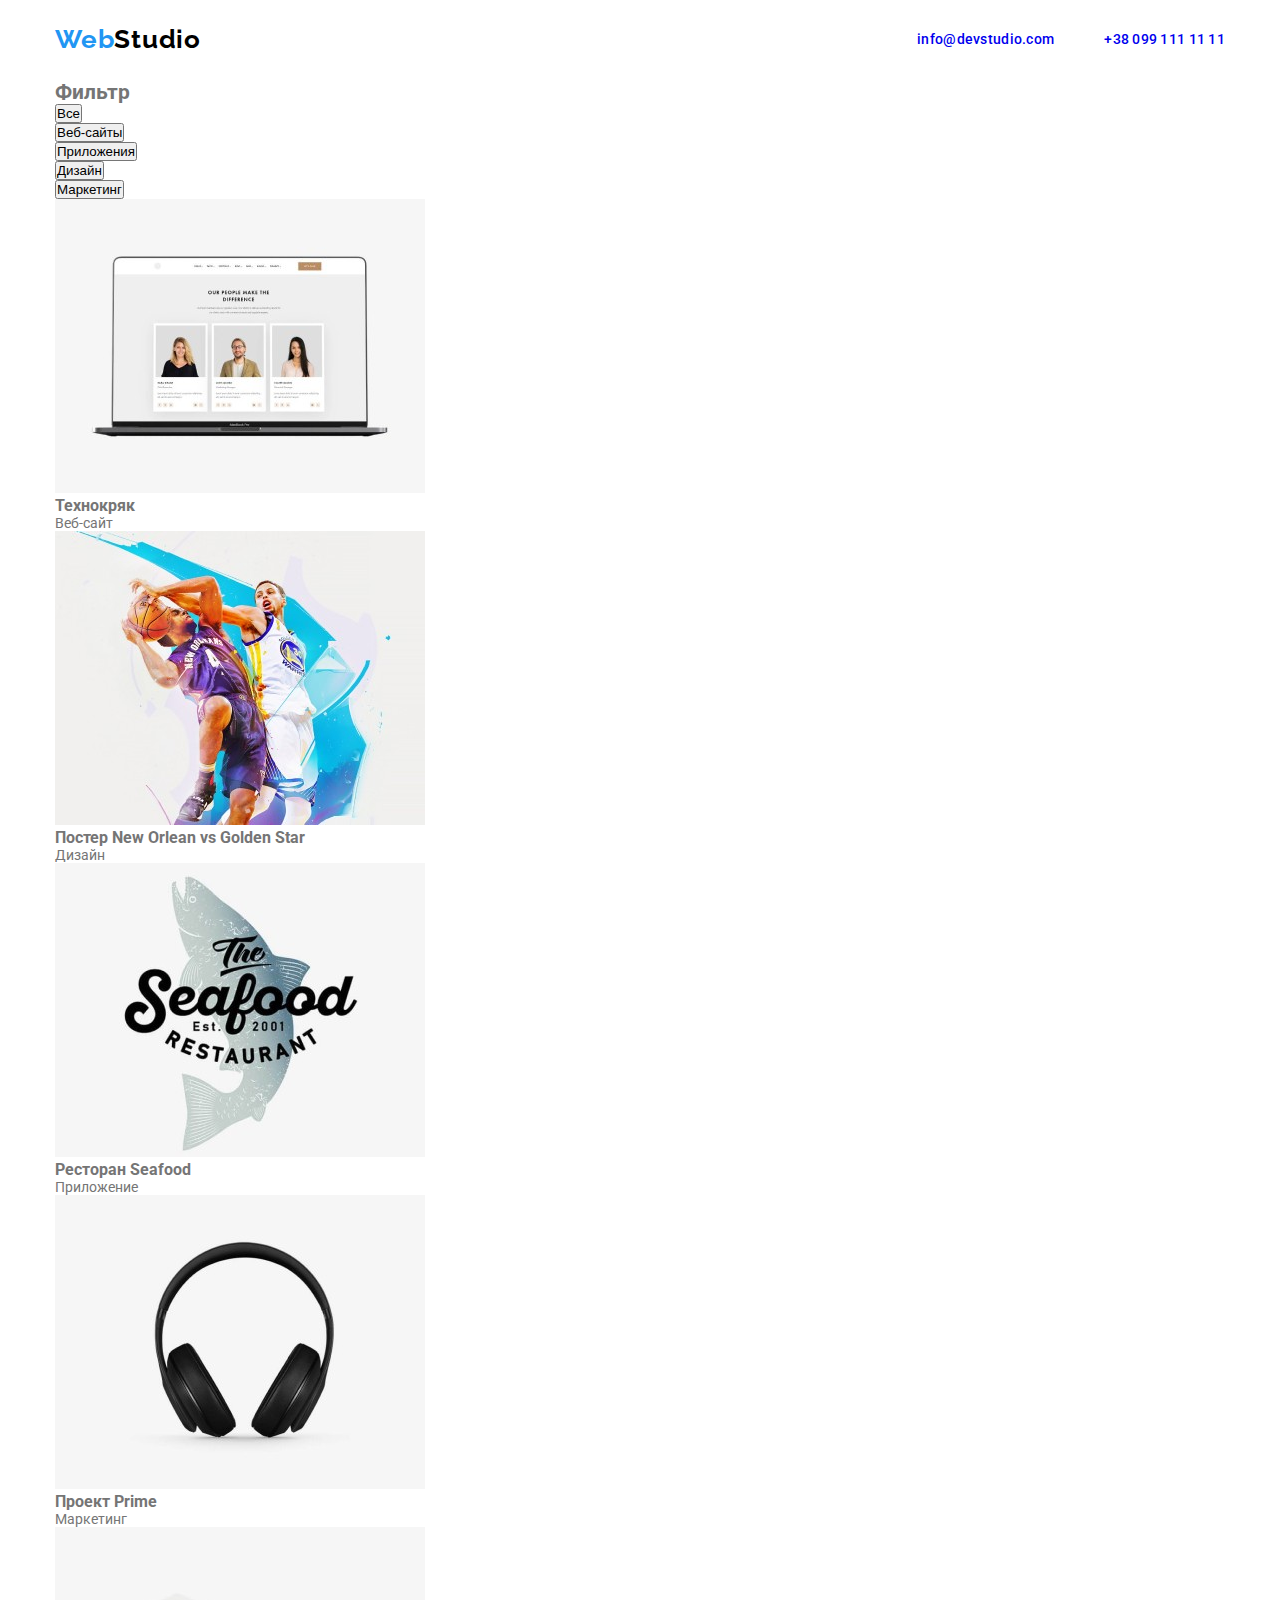
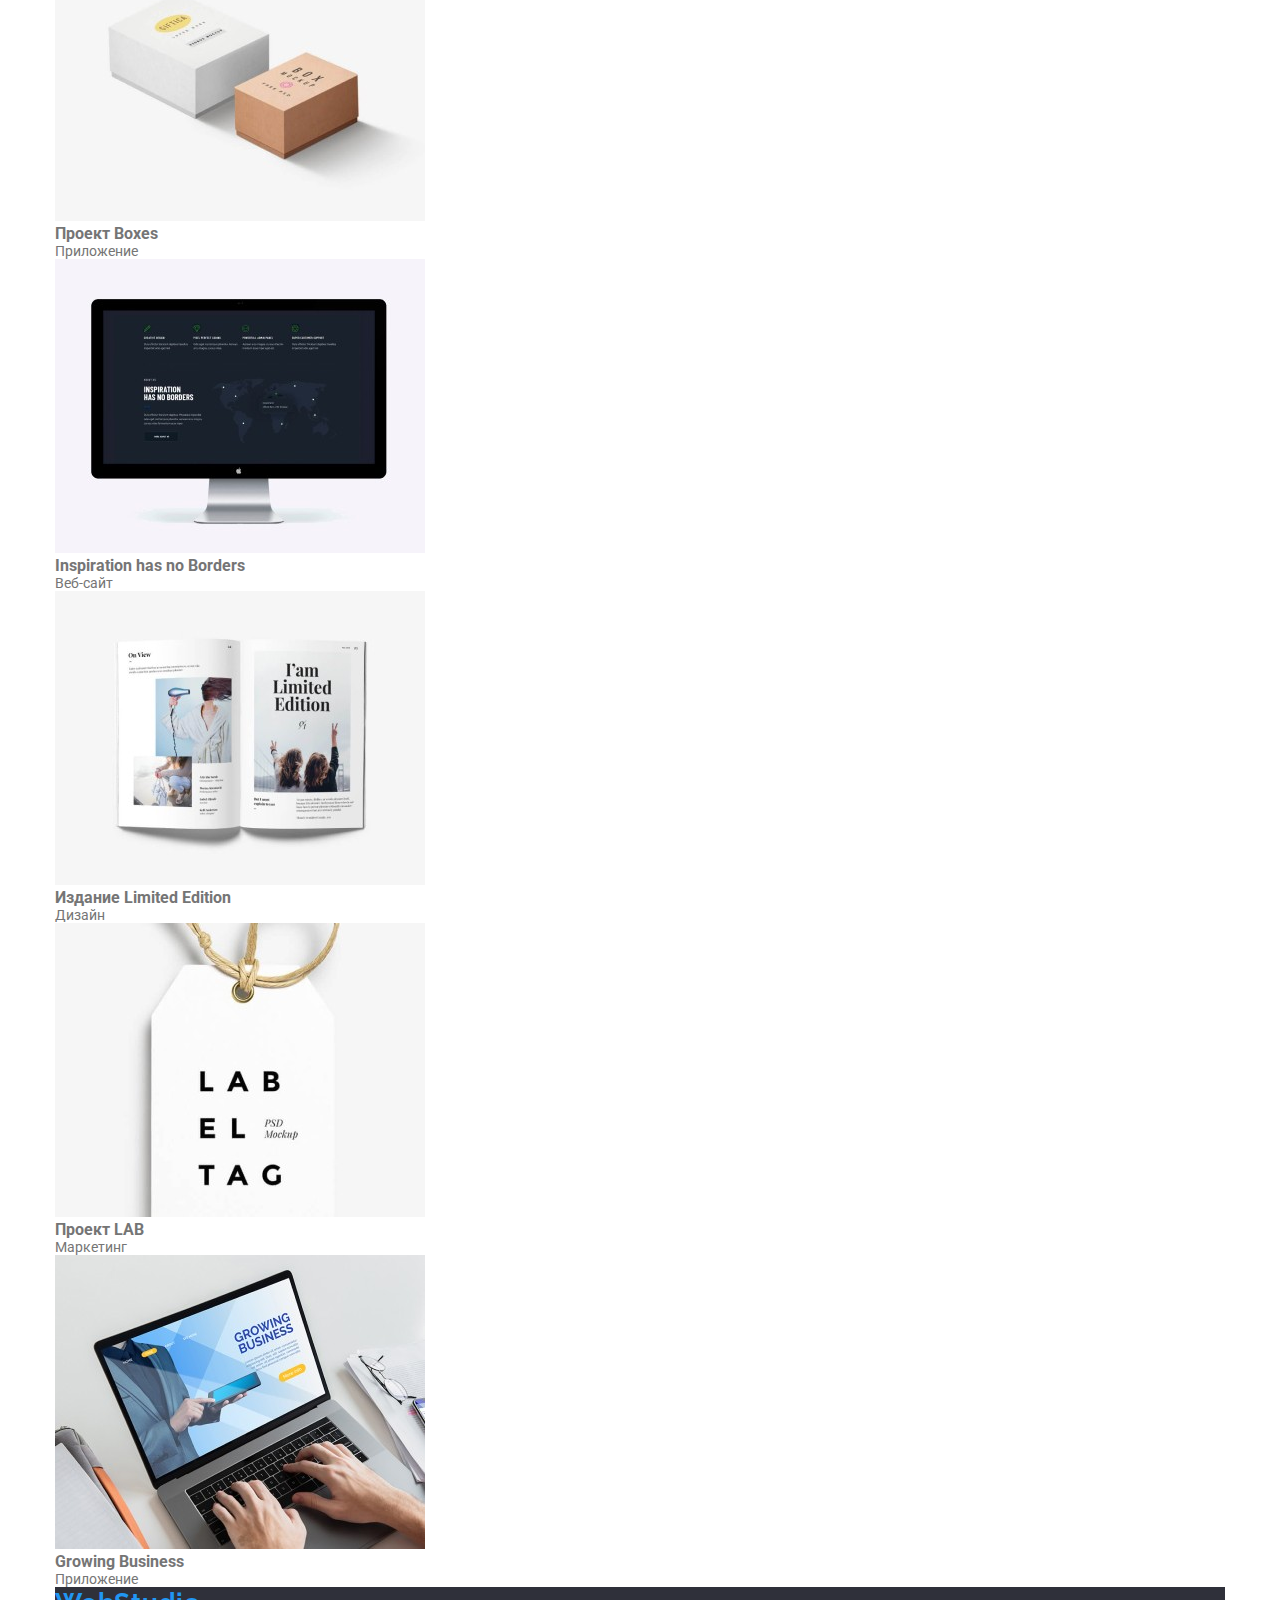
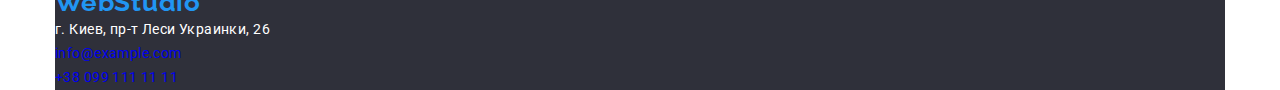
==== portfolio.html @ c7dd303e "remove extra div" ====
<!DOCTYPE html>
<html lang="en">
  <head>
    <meta charset="UTF-8" />
    <meta http-equiv="X-UA-Compatible" content="IE=edge" />
    <meta name="viewport" content="width=device-width, initial-scale=1.0" />
    <link rel="stylesheet" href="./css/styles.css" />
    <link
      href="https://fonts.googleapis.com/css2?family=Raleway:wght@700&family=Roboto:wght@400;500;700;900&display=swap"
      rel="stylesheet"
    />
    <title>Портфолио</title>
  </head>
  <body class="main-body">
    <!-- Шапка -->
    <header class="main-header">
     
        <!-- <div class="header-container"> -->
          <!-- <div class="main-nav-container"> -->

            <nav class="main-navigation">
              <a class="link" href="/"
                ><h1 class="logo">
                  Web<span class="lastpart-logo-header">Studio</span>
                </h1></a
              >
              <!-- </div> -->

              <!-- <div class="nav-items-container"> -->
              <ul class="main-navigation-pages list">
                <li><a class="link" href="./index.html">Студия</a></li>
                <li><a class="link" href="./portfolio.html">Портфолио</a></li>
                <li><a class="link" href="">Контакты</a></li>
              </ul>
            </nav>

          <!-- </div> -->

          <!-- <div class="nav-auth-container"> -->
            <ul class="main-navigation-contacts list">
              <li><a class="link" href="mailto:info@example.com">info@devstudio.com</a></li>
              <li><a class="link" href="tel:380961111111">+38 099 111 11 11</a></li>
            </ul>
          <!-- </div> -->

        <!-- </div> -->
      
    </header>

    <main>
      <!-- Фильтр -->
      <section class="filter-section">
        <h2>Фильтр</h2>
        <ul>
          <li class="filter-item list">
            <button class="filter-btn" type="button">Все</button>
          </li>
          <li class="filter-item list">
            <button class="filter-btn" type="button">Веб-сайты</button>
          </li>
          <li class="filter-item list">
            <button class="filter-btn" type="button">Приложения</button>
          </li>
          <li class="filter-item list">
            <button class="filter-btn" type="button">Дизайн</button>
          </li>
          <li class="filter-item list">
            <button class="filter-btn" type="button">Маркетинг</button>
          </li>
        </ul>
      </section>

      <!-- Шаблоны -->
      <section class="template-section">
        <ul class="template-head list">
          <li class="filter-item">
            <img
              src="./images/template1.jpg"
              alt="Шаблон Технокряк"
              width="370"
            />
            <h3 class="filter-title">Технокряк</h3>
            <p class="filter-content">Веб-сайт</p>
          </li>
          <li class="filter-item">
            <img
              src="./images/template2.jpg"
              alt="Шаблон Постер New Orlean vs Golden Star"
              width="370"
            />
            <h3 class="filter-title">Постер New Orlean vs Golden Star</h3>
            <p class="filter-content">Дизайн</p>
          </li>
          <li class="filter-item">
            <img
              src="./images/template3.jpg"
              alt="Шаблон Ресторан Seafood"
              width="370"
            />
            <h3 class="filter-title">Ресторан Seafood</h3>
            <p class="filter-content">Приложение</p>
          </li>
          <li class="filter-item">
            <img
              src="./images/template4.jpg"
              alt="Шаблон Проект Prime"
              width="370"
            />
            <h3 class="filter-title">Проект Prime</h3>
            <p class="filter-content">Маркетинг</p>
          </li>
          <li class="filter-item">
            <img
              src="./images/template5.jpg"
              alt="Шаблон Проект Boxes"
              width="370"
            />
            <h3 class="filter-title">Проект Boxes</h3>
            <p class="filter-content">Приложение</p>
          </li>
          <li class="filter-item">
            <img
              src="./images/template6.jpg"
              alt="Шаблон Inspiration has no Borders"
              width="370"
            />
            <h3 class="filter-title">Inspiration has no Borders</h3>
            <p class="filter-content">Веб-сайт</p>
          </li>
          <li class="filter-item">
            <img
              src="./images/template7.jpg"
              alt="Шаблон Издание Limited Edition"
              width="370"
            />
            <h3 class="filter-title">Издание Limited Edition</h3>
            <p class="filter-content">Дизайн</p>
          </li>
          <li class="filter-item">
            <img
              src="./images/template8.jpg"
              alt="Шаблон Проект LAB"
              width="370"
            />
            <h3 class="filter-title">Проект LAB</h3>
            <p class="filter-content">Маркетинг</p>
          </li>
          <li class="filter-item">
            <img
              src="./images/template9.jpg"
              alt="Шаблон Growing Business"
              width="370"
            />
            <h3 class="filter-title">Growing Business</h3>
            <p class="filter-content">Приложение</p>
          </li>
        </ul>
      </section>
    </main>

    <!-- Подвал -->
    <footer class="page-footer">
      <!-- <div class="page-footer"></div> -->
      <a class="link" href="/"
        ><h2 class="logo">
          Web<span class="lastpart-logo-foot">Studio</span>
        </h2></a
      >
      <address>
        <ul class="address-list list">
          <li>
            <a class="address-list-street link" href=""
              >г. Киев, пр-т Леси Украинки, 26</a
            >
          </li>
          <li><a class="link" href="mailto:info@example.com">info@example.com</a></li>
          <li><a class="link" href="tel:380991111111">+38 099 111 11 11</a></li>
        </ul>
      </address>
      <!-- </div> -->
    </footer>
  </body>
</html>
---- css/styles.css ----
/* Фоновые цвет */
/* background: #FFFFFF; фон страницы */
/* background: #2F303A; вторичный фон - Секция Заказ услуг  и Футер*/
/* color: #F5F4FA; цвет фона секции Наша команда */

/* color: #757575; основной цвет текста */
/* color: #212121; вторичный цвет текста */
/* color: #2196f3; цвет ссылок ховер */

:root {
  --primary-text-color: #757575;
  --title-text-color: #212121;
  --accent-color: #2196f3;
  --link-footer-color: rgba(255, 255, 255, 0.6);
  --background-color-primary: #2f303a;
  --background-color-secondary: #f5f4fa;
}

/*      Глобальные стили        */

* {
  margin: 0;
  padding: 0;
}

.link {
  text-decoration: none;
}

/* Глобальные атрибуты для списков */
.list {
  list-style: none;
}

/* Общий стиль для странцы */
.main-body {  
  font-family: Roboto;
  font-size: 14px;
  margin-left: auto;
  margin-right: auto;
  max-width: 1170px;
  /* justify-content: center; */
  background: #ffffff;
  color: var(--primary-text-color);
}

/* ------------------------ */

/*          Хэдер           */
/* Логотип */
.logo {
  /* left: 215px; */
  font-family: "Raleway";
  font-weight: 700;
  font-size: 26px;
  line-height: 1.2;
  letter-spacing: 0.03em;
  color: var(--accent-color);
}

.main-header {
  display: flex;
  height: 80px;
  align-items: center;
  justify-content: space-between;
  /* width: 100%; */
}


/* .page-header, */
.main-navigation {
  /* justify-content: center; */

  display: flex;
  align-items: center;
}

.main-navigation-pages {
  /* dub */
  font-weight: 500;
  line-height: 1.14;
  letter-spacing: 0.02em;
  /* not work */
  color: var(--title-text-color);
  display: flex;
  /* align-items: center; */
  margin-left: 93px;
}

.main-navigation-pages > li {
  margin-right: 50px;
}

.main-navigation-pages > li > a {
  color: white;
}

.main-navigation-pages > li:last-child {
  margin-right: 0px;
}

.main-navigation-contacts {
  /* dub */
  font-weight: 500;
  line-height: 1.14;
  letter-spacing: 0.02em;

  display: flex;
  align-items: center;
}

.main-navigation-contacts > li {
  margin-left: 50px;
}


/*  Конец Хэдера */



/* Заказ услуг */

.ourskills-list,
.quality-list {
  display: flex;
}

.order-section {
    margin-right:auto;
    margin-left:auto;
    padding-top: 200px;
    background-color: var(--background-color-primary);
}

.order-title {
  font-weight: 900;
  font-size: 44px;
  line-height: 1.36;
  text-align: center;
  letter-spacing: 0.06em;
  text-transform: uppercase;
  color: #ffffff;
}

.order-btn {
  font-weight: 700;
  font-size: 16px;
  line-height: 1.87;
  letter-spacing: 0.06em;
  text-align: center;  
  
  align-items: center;
  cursor: pointer;
  margin-bottom: 200px;
  color: #ffffff;
}

.quality-title {
  font-weight: 700;
  font-size: 14px;
  line-height: 1.14;

  letter-spacing: 0.03em;
  text-transform: uppercase;
  color: var(--title-text-color);
}

.quality-content {
  font-size: 14px;
  line-height: 1.71;

  /* or 171% */
  letter-spacing: 0.03em;
}

.ourskills-title,
.team-title {
  font-weight: 700;
  font-size: 36px;
  line-height: 1.17;
  text-align: center;
  letter-spacing: 0.03em;
  color: var(--title-text-color);
}

.team-card {
  background: #ffffff;

  /* material shadow v1 */
  box-shadow: 0px 1px 3px rgba(0, 0, 0, 0.12), 0px 1px 1px rgba(0, 0, 0, 0.14),
    0px 2px 1px rgba(0, 0, 0, 0.2);
  border-radius: 0px 0px 4px 4px;
}

.team-title {
  padding-top: 94px;
  padding-bottom: 50px;
}
.team-section {
  padding-bottom: 94px;
  background-color: var(--background-color-secondary);
}

.team-list {
  display: flex;
  font-weight: 500;
  font-size: 16px;
  line-height: 1.19;
  text-align: center;
  letter-spacing: 0.03em;
}

.address-list-street,
.address-list {
  font-style: normal;
  line-height: 1.71;
  letter-spacing: 0.03em;
}

.address-list-street {
  color: white;
}

.filter-item .filter-btn:hover,
.filter-item .filter-btn:focus {
  color: white;
  background-color: var(--accent-color);
}

.address-list a:hover,
.nav-items a:hover,
.nav-auth a:hover,
.address-list a:focus,
.nav-items a:focus,
.nav-auth a:focus {
  color: var(--accent-color);
}

.page-footer {
  background-color: var(--background-color-primary);
}

.lastpart-logo-header {
  color: black;
}

.lastpart-logo-footer {
  color: white;
}

.team-title {
  color: var(--title-text-color);
}

.team-name {
  color: var(--title-text-color);
}
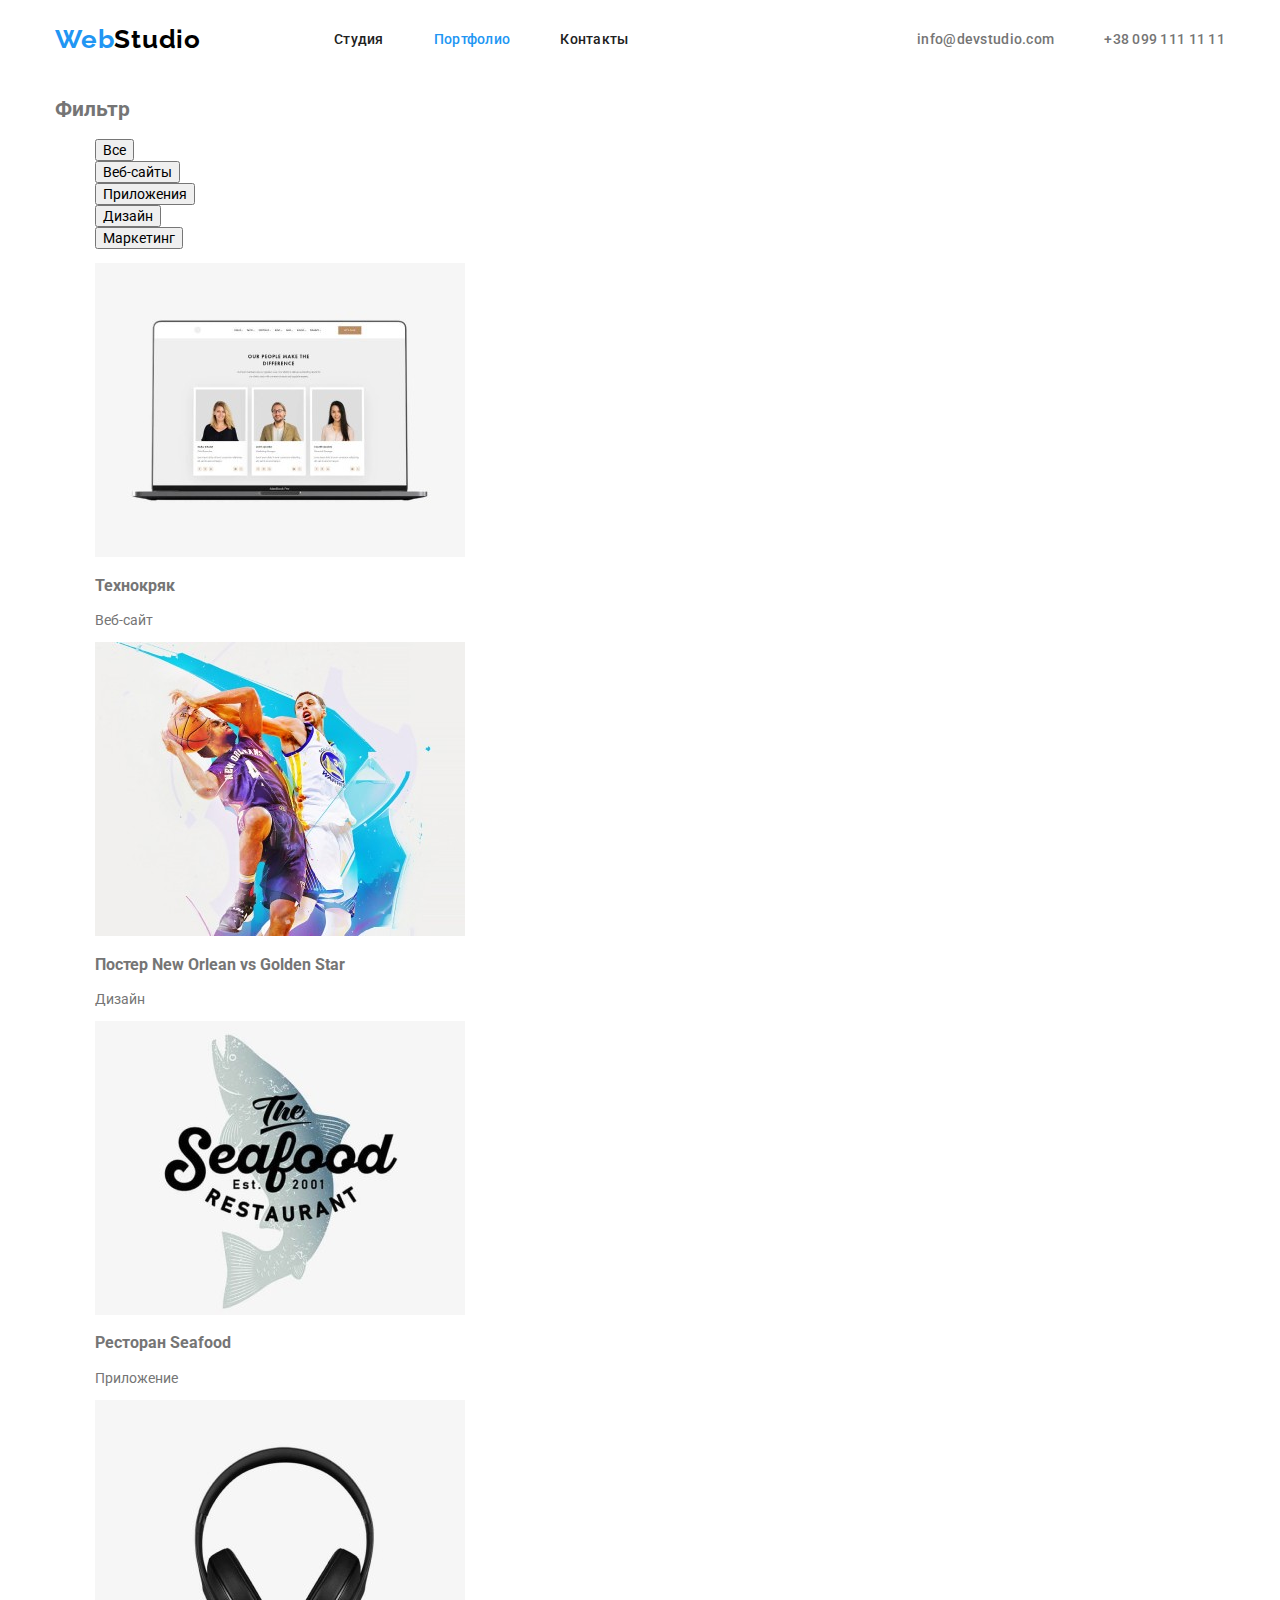
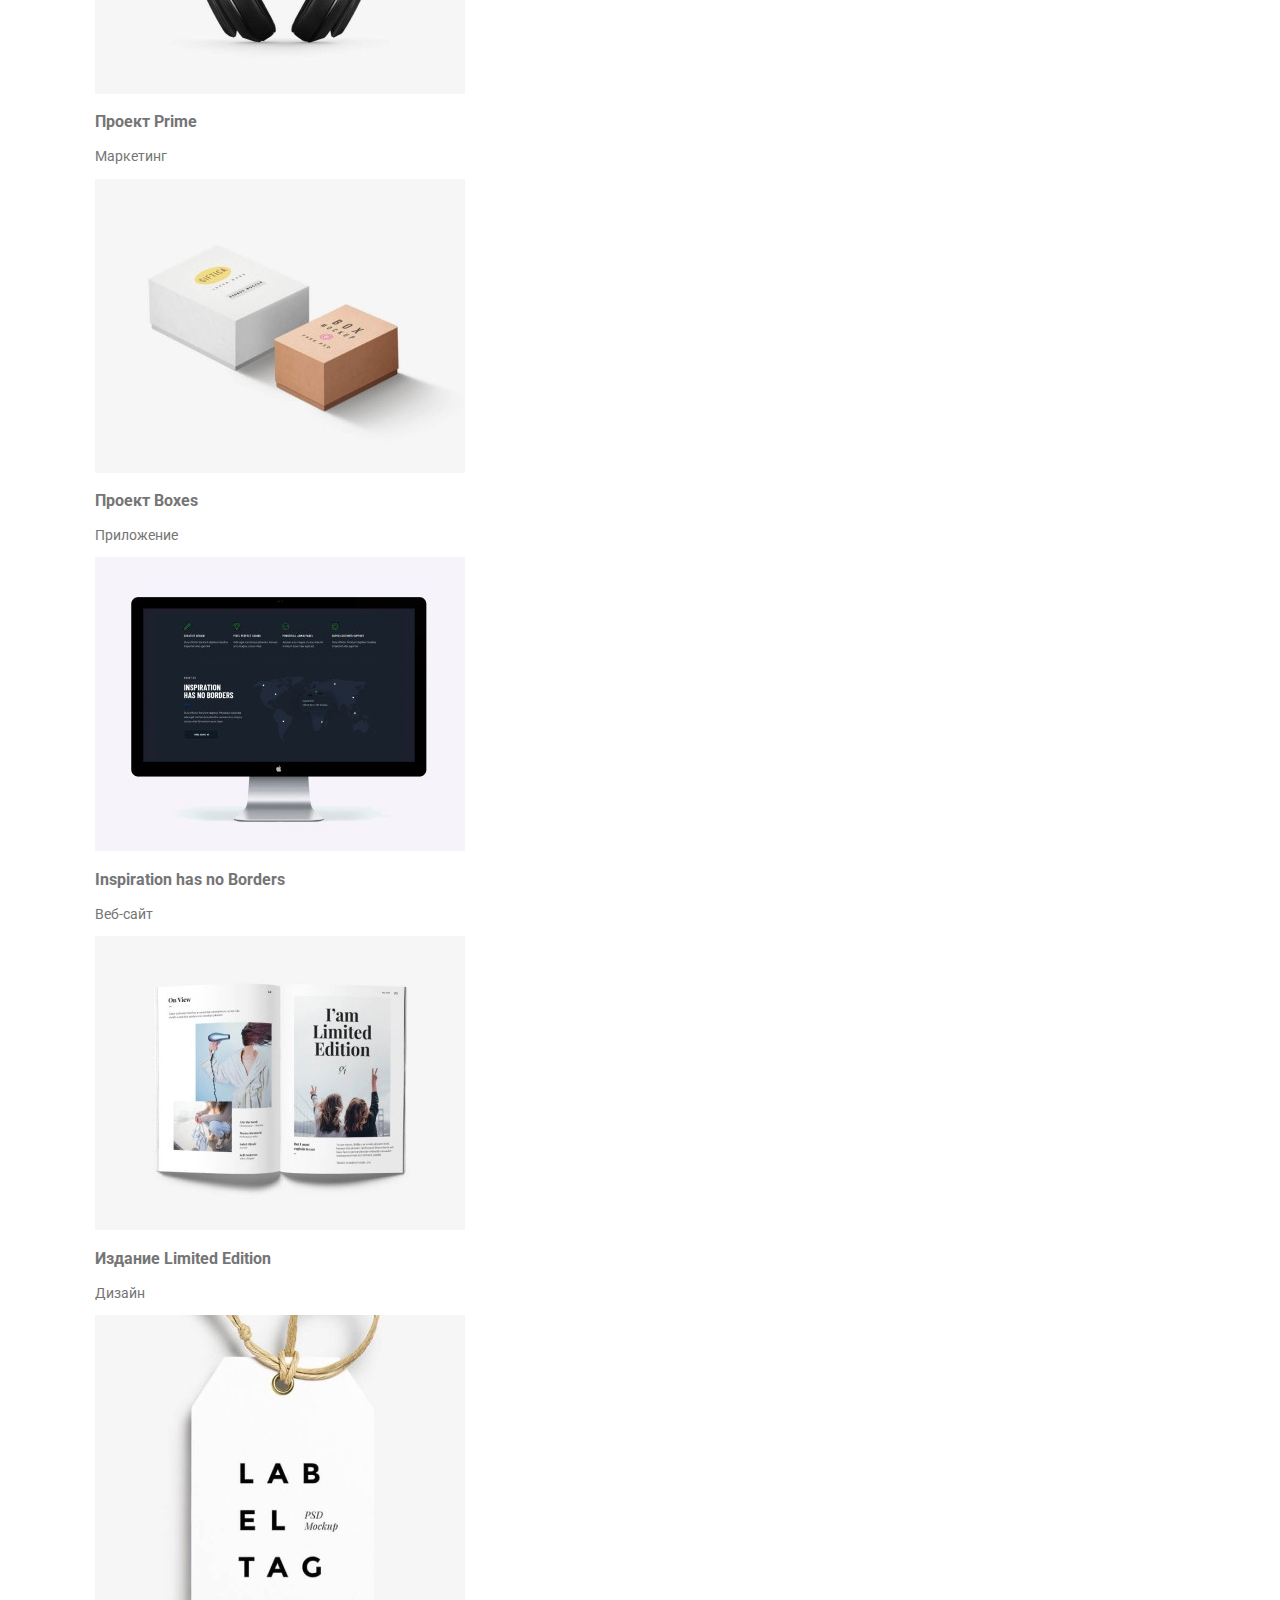
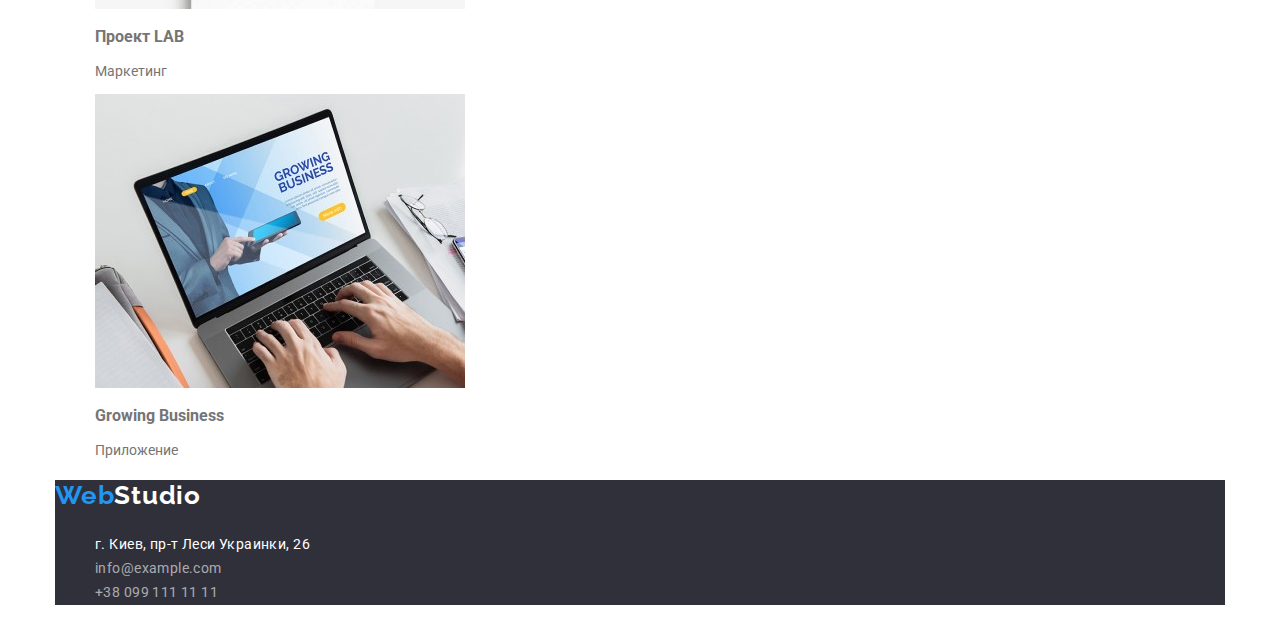
==== commit 564c6dda: "new ver" ====
--- a/portfolio.html
+++ b/portfolio.html
@@ -4,47 +4,45 @@
     <meta charset="UTF-8" />
     <meta http-equiv="X-UA-Compatible" content="IE=edge" />
     <meta name="viewport" content="width=device-width, initial-scale=1.0" />
-    <link rel="stylesheet" href="./css/styles.css" />
+    <title>Портфолио</title>
     <link
       href="https://fonts.googleapis.com/css2?family=Raleway:wght@700&family=Roboto:wght@400;500;700;900&display=swap"
       rel="stylesheet"
     />
-    <title>Портфолио</title>
+    <link rel="stylesheet" href="./css/normalize.css" />
+    <link rel="stylesheet" href="./css/styles.css" />
   </head>
   <body class="main-body">
     <!-- Шапка -->
     <header class="main-header">
-     
-        <!-- <div class="header-container"> -->
-          <!-- <div class="main-nav-container"> -->
-
-            <nav class="main-navigation">
-              <a class="link" href="/"
-                ><h1 class="logo">
-                  Web<span class="lastpart-logo-header">Studio</span>
-                </h1></a
-              >
-              <!-- </div> -->
-
-              <!-- <div class="nav-items-container"> -->
-              <ul class="main-navigation-pages list">
-                <li><a class="link" href="./index.html">Студия</a></li>
-                <li><a class="link" href="./portfolio.html">Портфолио</a></li>
-                <li><a class="link" href="">Контакты</a></li>
-              </ul>
-            </nav>
-
-          <!-- </div> -->
-
-          <!-- <div class="nav-auth-container"> -->
-            <ul class="main-navigation-contacts list">
-              <li><a class="link" href="mailto:info@example.com">info@devstudio.com</a></li>
-              <li><a class="link" href="tel:380961111111">+38 099 111 11 11</a></li>
-            </ul>
-          <!-- </div> -->
-
-        <!-- </div> -->
-      
+      <nav class="main-navigation">
+        <a class="link" href="/"
+          ><h1 class="logo">
+            Web<span class="lastpart-logo-header">Studio</span>
+          </h1></a
+        >
+        <ul class="main-navigation-pages list">
+          <li>
+            <a class="link pages-text-color" href="./index.html">Студия</a>
+          </li>
+          <li>
+            <a class="link active-color" href="./portfolio.html">Портфолио</a>
+          </li>
+          <li><a class="link pages-text-color" href="">Контакты</a></li>
+        </ul>
+      </nav>
+      <ul class="main-navigation-contacts list">
+        <li>
+          <a class="link contacts-text-color" href="mailto:info@example.com"
+            >info@devstudio.com</a
+          >
+        </li>
+        <li>
+          <a class="link contacts-text-color" href="tel:380961111111"
+            >+38 099 111 11 11</a
+          >
+        </li>
+      </ul>
     </header>
 
     <main>
@@ -159,25 +157,34 @@
     </main>
 
     <!-- Подвал -->
-    <footer class="page-footer">
-      <!-- <div class="page-footer"></div> -->
+    <footer class="main-footer">
       <a class="link" href="/"
         ><h2 class="logo">
-          Web<span class="lastpart-logo-foot">Studio</span>
+          Web<span class="lastpart-logo-footer">Studio</span>
         </h2></a
       >
+      <!-- Блок с адресом -->
       <address>
         <ul class="address-list list">
           <li>
-            <a class="address-list-street link" href=""
+            <a class="link address-footer-text-color" href=""
               >г. Киев, пр-т Леси Украинки, 26</a
             >
           </li>
-          <li><a class="link" href="mailto:info@example.com">info@example.com</a></li>
-          <li><a class="link" href="tel:380991111111">+38 099 111 11 11</a></li>
+          <li>
+            <a
+              class="link contacts-footer-text-color"
+              href="mailto:info@example.com"
+              >info@example.com</a
+            >
+          </li>
+          <li>
+            <a class="link contacts-footer-text-color" href="tel:380991111111"
+              >+38 099 111 11 11</a
+            >
+          </li>
         </ul>
       </address>
-      <!-- </div> -->
     </footer>
   </body>
 </html>
--- a/css/styles.css
+++ b/css/styles.css
@@ -18,11 +18,13 @@
 
 /*      Глобальные стили        */
 
-* {
+/* Убрать отступы у блоков */
+/* * {
   margin: 0;
   padding: 0;
-}
-
+} */
+
+/* Убрать подчеркивание на всех ссылках */
 .link {
   text-decoration: none;
 }
@@ -46,7 +48,7 @@
 
 /* ------------------------ */
 
-/*          Хэдер           */
+/*  -------------- Хэдер ----------------          */
 /* Логотип */
 .logo {
   /* left: 215px; */
@@ -58,6 +60,10 @@
   color: var(--accent-color);
 }
 
+.lastpart-logo-header {
+  color: black;
+}
+
 .main-header {
   display: flex;
   height: 80px;
@@ -67,7 +73,6 @@
 }
 
 
-/* .page-header, */
 .main-navigation {
   /* justify-content: center; */
 
@@ -90,13 +95,17 @@
 .main-navigation-pages > li {
   margin-right: 50px;
 }
-
-.main-navigation-pages > li > a {
-  color: white;
-}
-
 .main-navigation-pages > li:last-child {
   margin-right: 0px;
+}
+.pages-text-color {
+  color: var(--title-text-color);
+}
+.contacts-text-color {
+  color: var(--primary-text-color);
+}
+.active-color {
+  color: var(--accent-color);
 }
 
 .main-navigation-contacts {
@@ -113,9 +122,15 @@
   margin-left: 50px;
 }
 
-
-/*  Конец Хэдера */
-
+/* Ховеры */
+.contacts-text-color:hover,
+.contacts-text-color:focus,
+.pages-text-color:focus,
+.pages-text-color:hover {
+  color: var(--accent-color);
+}
+
+/* ------------- Конец Хэдера ---------------*/
 
 
 /* Заказ услуг */
@@ -126,6 +141,7 @@
 }
 
 .order-section {
+  
     margin-right:auto;
     margin-left:auto;
     padding-top: 200px;
@@ -210,16 +226,6 @@
   letter-spacing: 0.03em;
 }
 
-.address-list-street,
-.address-list {
-  font-style: normal;
-  line-height: 1.71;
-  letter-spacing: 0.03em;
-}
-
-.address-list-street {
-  color: white;
-}
 
 .filter-item .filter-btn:hover,
 .filter-item .filter-btn:focus {
@@ -227,31 +233,33 @@
   background-color: var(--accent-color);
 }
 
-.address-list a:hover,
-.nav-items a:hover,
-.nav-auth a:hover,
-.address-list a:focus,
-.nav-items a:focus,
-.nav-auth a:focus {
-  color: var(--accent-color);
-}
-
-.page-footer {
+
+.team-title {
+  color: var(--title-text-color);
+}
+
+.team-name {
+  color: var(--title-text-color);
+}
+
+/*  ----------  Футер  --------------  */
+
+.main-footer {
   background-color: var(--background-color-primary);
 }
 
-.lastpart-logo-header {
-  color: black;
-}
-
+.address-footer-text-color,
+.address-list {
+  font-style: normal;
+  line-height: 1.71;
+  letter-spacing: 0.03em;
+}
+.address-footer-text-color {
+  color: white;
+}
+.contacts-footer-text-color {
+  color: var(--link-footer-color);
+}
 .lastpart-logo-footer {
   color: white;
-}
-
-.team-title {
-  color: var(--title-text-color);
-}
-
-.team-name {
-  color: var(--title-text-color);
-}
+}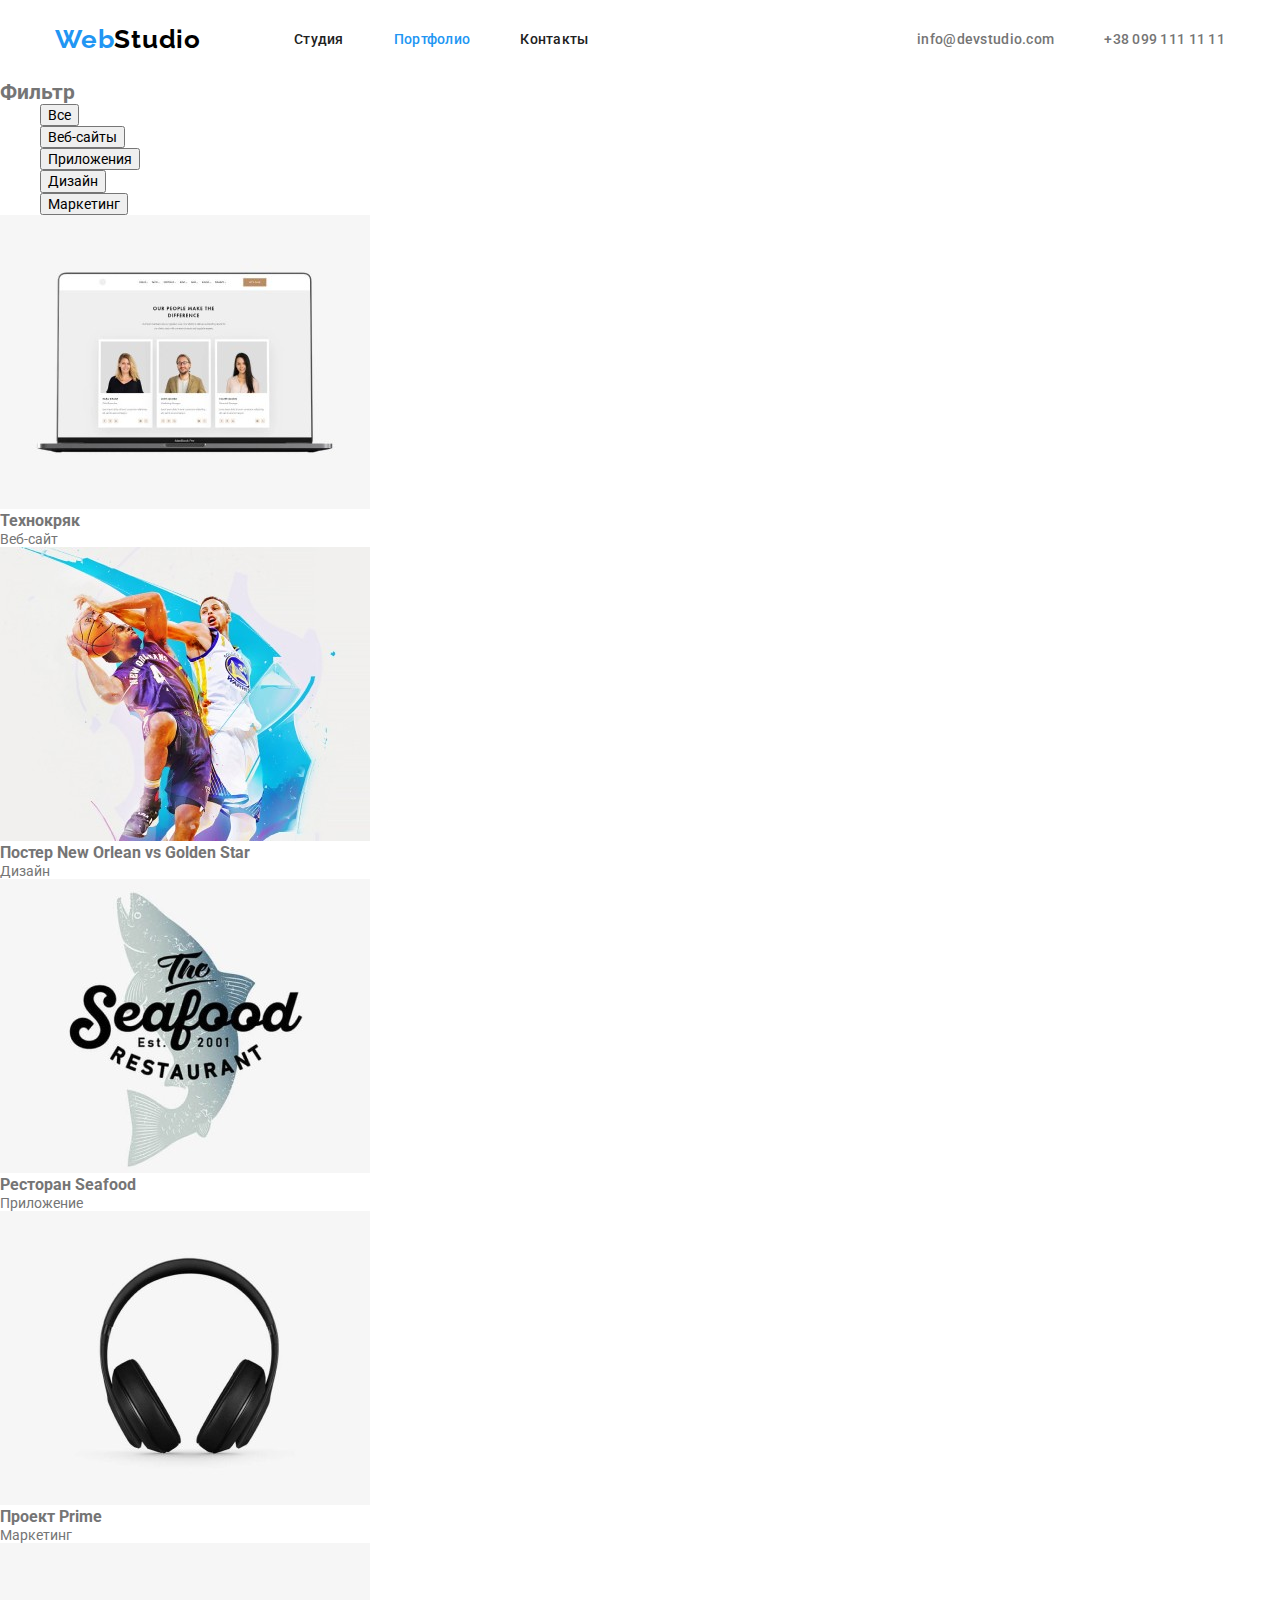
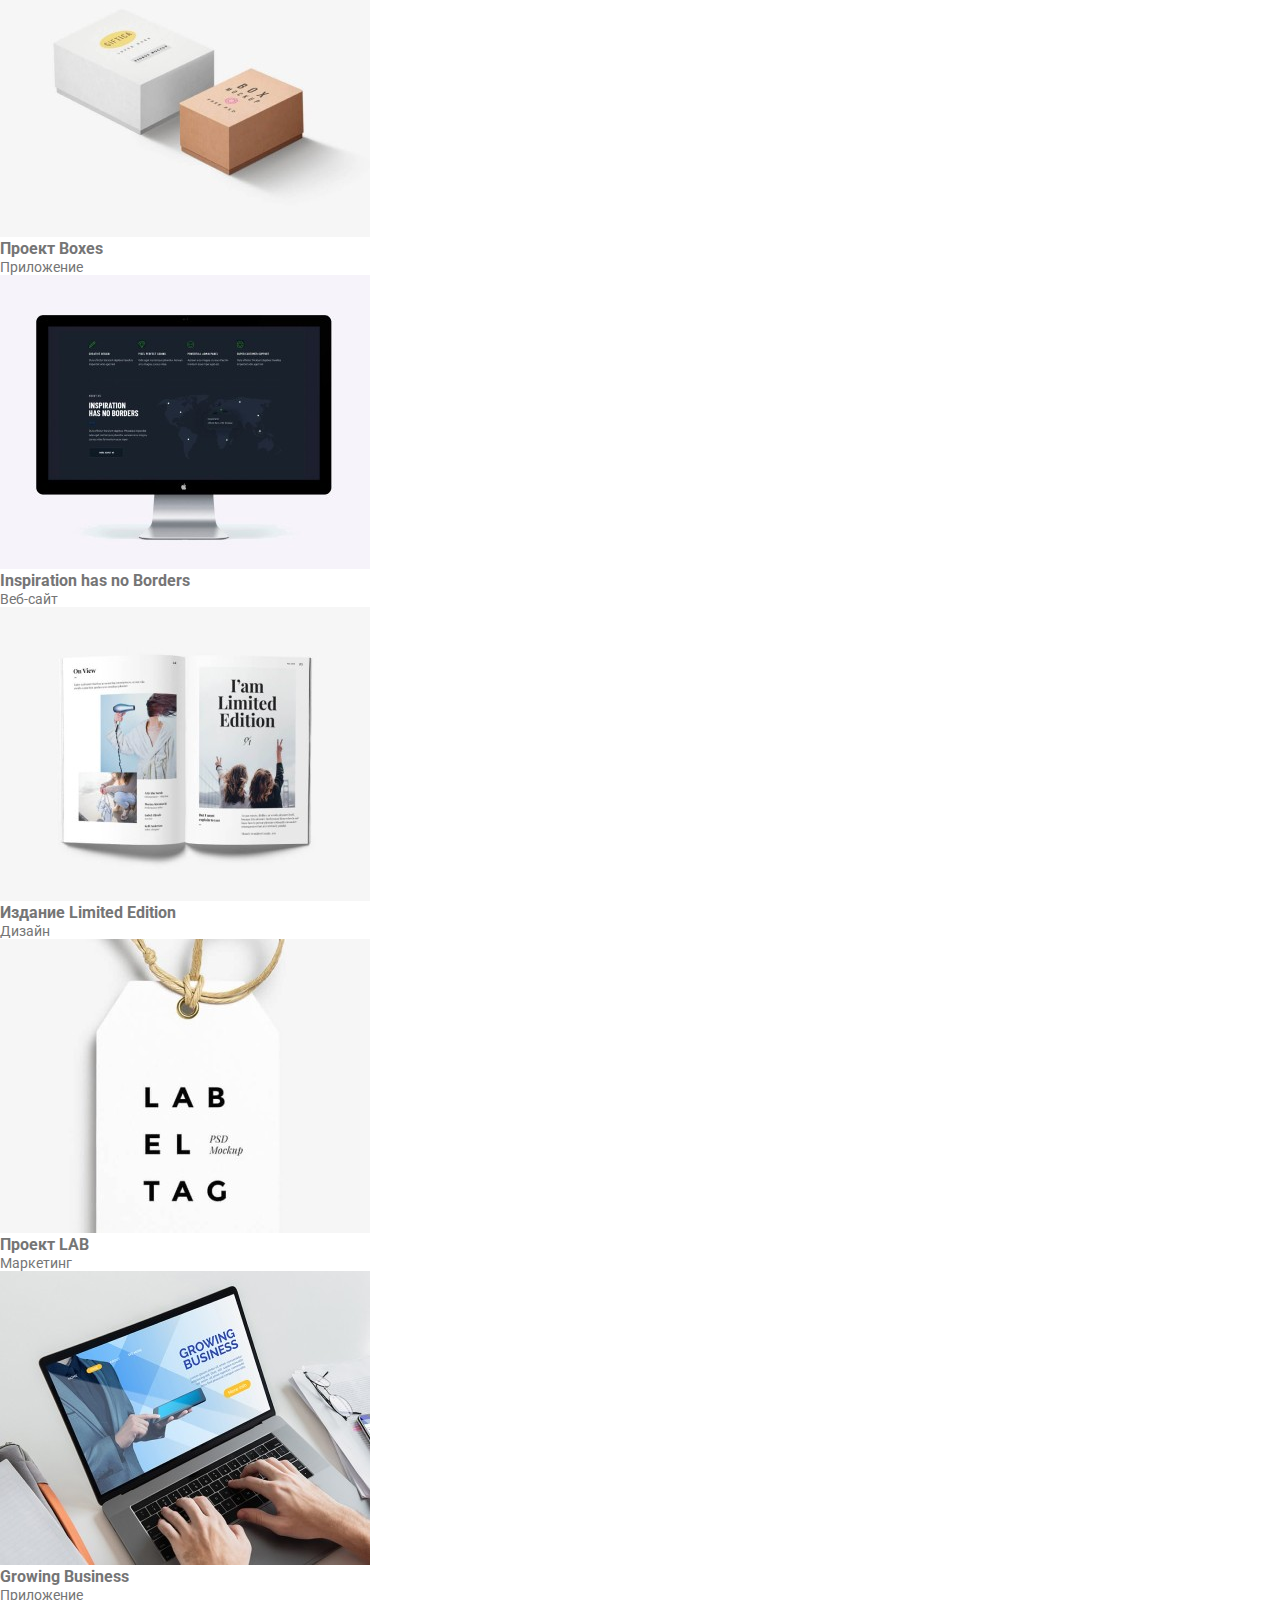
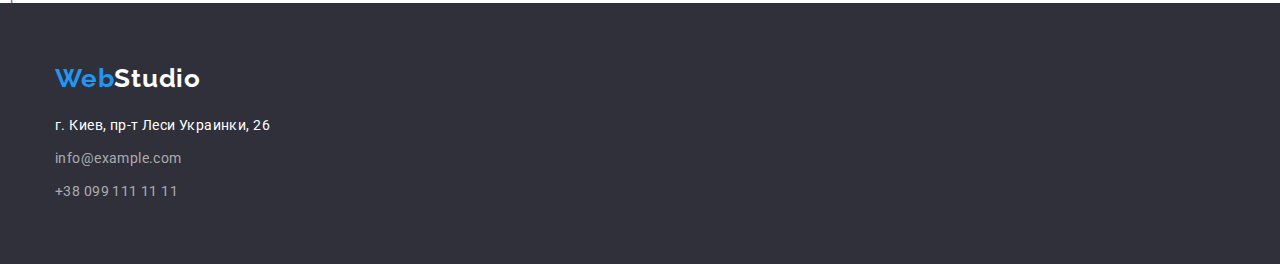
==== commit 774db164: "Update portfolio.html" ====
--- a/portfolio.html
+++ b/portfolio.html
@@ -14,7 +14,7 @@
   </head>
   <body class="main-body">
     <!-- Шапка -->
-    <header class="main-header">
+    <header class="main-header block">
       <nav class="main-navigation">
         <a class="link" href="/"
           ><h1 class="logo">
@@ -22,15 +22,16 @@
           </h1></a
         >
         <ul class="main-navigation-pages list">
+          <li><a class="link pages-text-color" href="./index.html">Студия</a></li>
           <li>
-            <a class="link pages-text-color" href="./index.html">Студия</a>
-          </li>
-          <li>
-            <a class="link active-color" href="./portfolio.html">Портфолио</a>
+            <a class="link active-color" href="./portfolio.html"
+              >Портфолио</a
+            >
           </li>
           <li><a class="link pages-text-color" href="">Контакты</a></li>
         </ul>
       </nav>
+
       <ul class="main-navigation-contacts list">
         <li>
           <a class="link contacts-text-color" href="mailto:info@example.com"
@@ -158,33 +159,35 @@
 
     <!-- Подвал -->
     <footer class="main-footer">
-      <a class="link" href="/"
-        ><h2 class="logo">
-          Web<span class="lastpart-logo-footer">Studio</span>
-        </h2></a
-      >
-      <!-- Блок с адресом -->
-      <address>
-        <ul class="address-list list">
-          <li>
-            <a class="link address-footer-text-color" href=""
-              >г. Киев, пр-т Леси Украинки, 26</a
-            >
-          </li>
-          <li>
-            <a
-              class="link contacts-footer-text-color"
-              href="mailto:info@example.com"
-              >info@example.com</a
-            >
-          </li>
-          <li>
-            <a class="link contacts-footer-text-color" href="tel:380991111111"
-              >+38 099 111 11 11</a
-            >
-          </li>
-        </ul>
-      </address>
+      <div class="div-footer block">
+        <a class="link" href="/"
+          ><h2 class="logo">
+            Web<span class="lastpart-logo-footer">Studio</span>
+          </h2></a
+        >
+        <!-- Блок с адресом -->
+        <address>
+          <ul class="address-list list">
+            <li class="address-list-item">
+              <a class="link address-footer-text-color" href=""
+                >г. Киев, пр-т Леси Украинки, 26</a
+              >
+            </li>
+            <li class="address-list-item">
+              <a
+                class="link contacts-footer-text-color"
+                href="mailto:info@example.com"
+                >info@example.com</a
+              >
+            </li>
+            <li class="address-list-item">
+              <a class="link contacts-footer-text-color" href="tel:380991111111"
+                >+38 099 111 11 11</a
+              >
+            </li>
+          </ul>
+        </address>
+      </div>
     </footer>
   </body>
 </html>
--- a/css/styles.css
+++ b/css/styles.css
@@ -32,18 +32,25 @@
 /* Глобальные атрибуты для списков */
 .list {
   list-style: none;
+  padding: 0;
 }
 
 /* Общий стиль для странцы */
 .main-body {  
   font-family: Roboto;
   font-size: 14px;
-  margin-left: auto;
-  margin-right: auto;
-  max-width: 1170px;
+  /* max-width: 1170px; */
   /* justify-content: center; */
   background: #ffffff;
   color: var(--primary-text-color);
+}
+
+.block {
+  margin-left: auto;
+  margin-right: auto;
+  margin-top: 0;
+  margin-bottom: 0;
+  max-width: 1170px;
 }
 
 /* ------------------------ */
@@ -135,9 +142,8 @@
 
 /* Заказ услуг */
 
-.ourskills-list,
-.quality-list {
-  display: flex;
+.ourskills-list {
+  
 }
 
 .order-section {
@@ -171,6 +177,21 @@
   color: #ffffff;
 }
 
+/* -- Особенности -- */
+.quality-list {
+    margin-top: 94px;
+    margin-bottom: 94px;
+    display: flex;
+}
+
+.quality-list-item:first-child {
+  padding-left: 0;
+}
+
+.quality-list-item {
+  padding-left: 30px;
+}
+
 .quality-title {
   font-weight: 700;
   font-size: 14px;
@@ -188,6 +209,8 @@
   /* or 171% */
   letter-spacing: 0.03em;
 }
+
+/*  */
 
 .ourskills-title,
 .team-title {
@@ -199,6 +222,20 @@
   color: var(--title-text-color);
 }
 
+.ourskills-title {
+  padding-bottom: 50px;
+}
+
+.ourskills-list {
+  margin-bottom: 94px;
+  display: flex;
+  justify-content: space-between;
+}
+.ourskills-list-item {
+
+}
+
+/* ---- Наша команда ------ */
 .team-card {
   background: #ffffff;
 
@@ -212,6 +249,7 @@
   padding-top: 94px;
   padding-bottom: 50px;
 }
+
 .team-section {
   padding-bottom: 94px;
   background-color: var(--background-color-secondary);
@@ -219,6 +257,7 @@
 
 .team-list {
   display: flex;
+  justify-content: space-between;
   font-weight: 500;
   font-size: 16px;
   line-height: 1.19;
@@ -240,12 +279,23 @@
 
 .team-name {
   color: var(--title-text-color);
+  padding-top: 30px;
+  padding-bottom: 19px;
+}
+
+.team-content {
+  padding-bottom: 30px;
 }
 
 /*  ----------  Футер  --------------  */
 
 .main-footer {
   background-color: var(--background-color-primary);
+}
+
+.div-footer {
+  padding-top: 60px;
+  padding-bottom: 60px;
 }
 
 .address-footer-text-color,
@@ -254,6 +304,15 @@
   line-height: 1.71;
   letter-spacing: 0.03em;
 }
+
+.address-list-item:first-child {
+  padding-top: 20px;
+}
+
+.address-list-item {
+  padding-top: 9px;
+}
+
 .address-footer-text-color {
   color: white;
 }
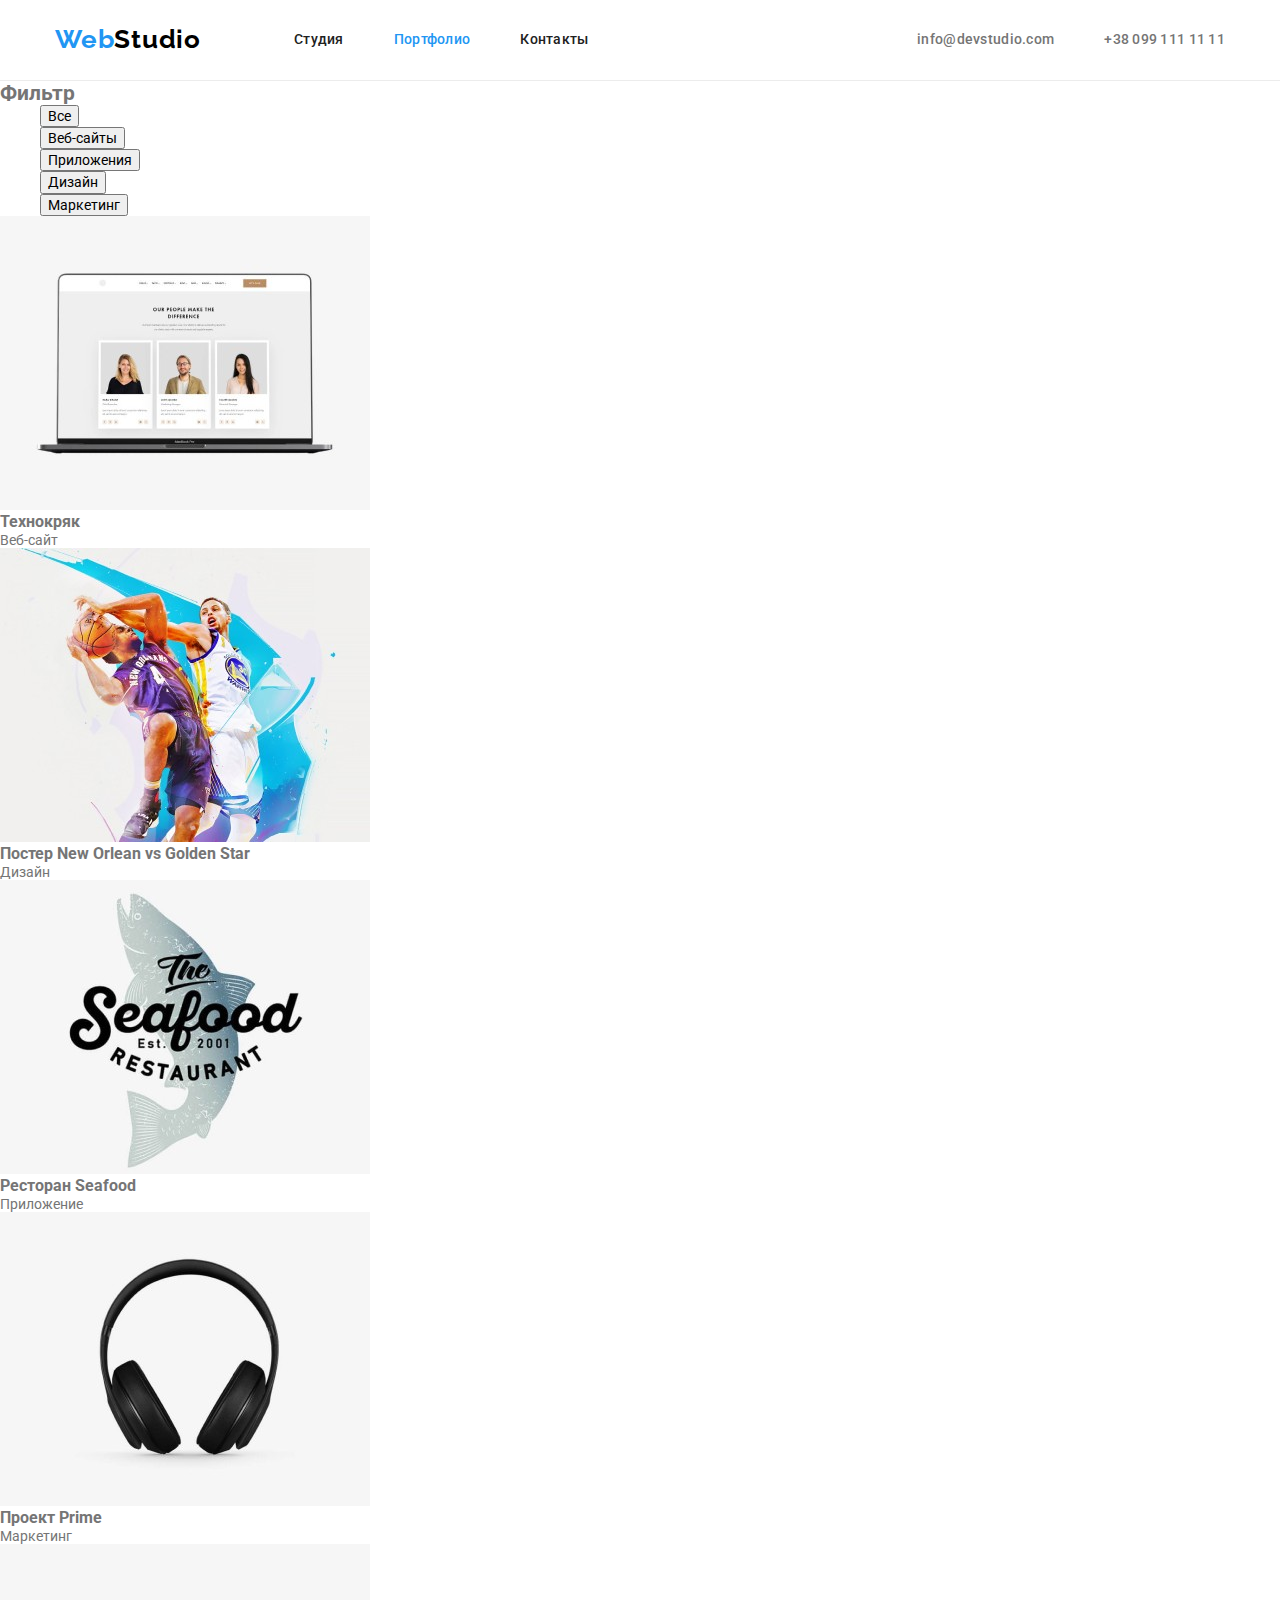
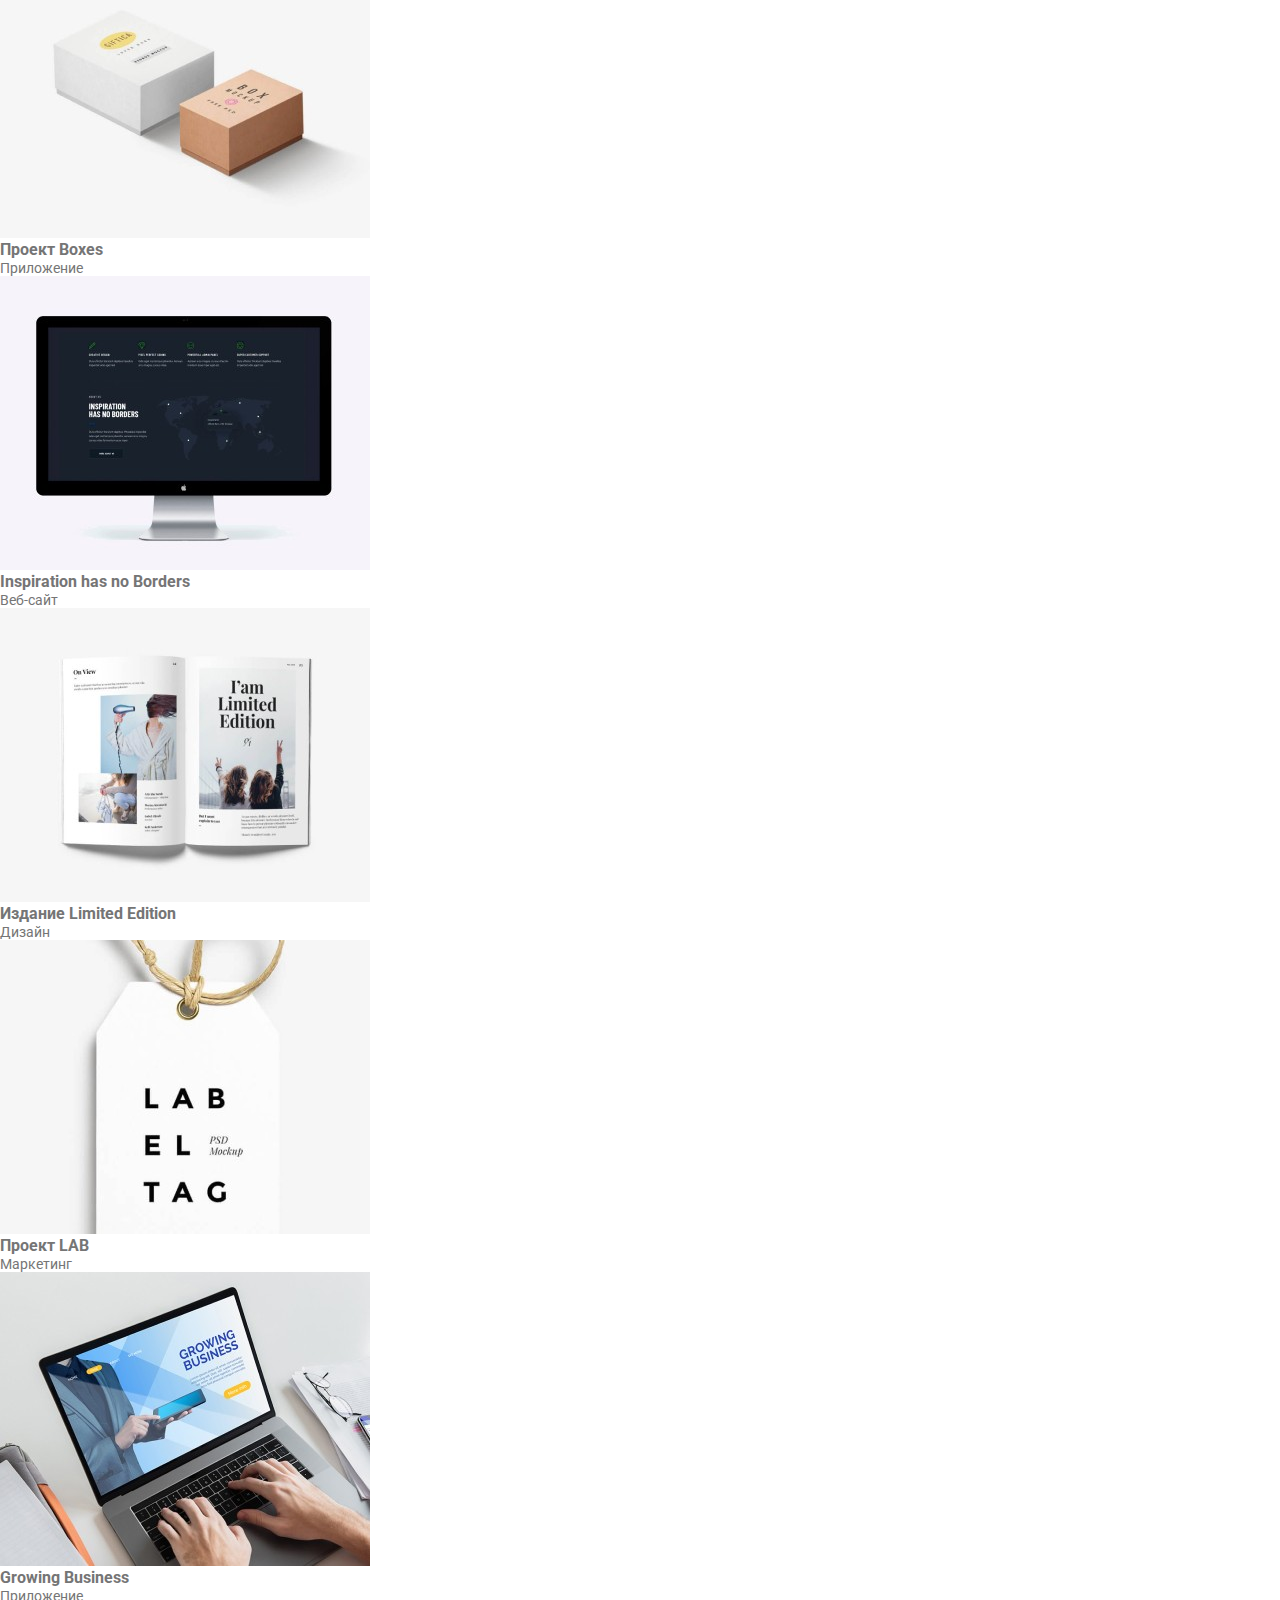
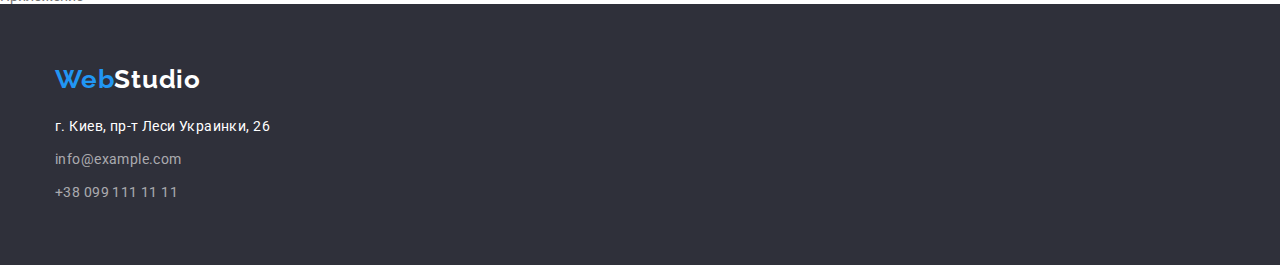
==== commit 619e07a1: "add border to header and etc" ====
--- a/portfolio.html
+++ b/portfolio.html
@@ -14,7 +14,8 @@
   </head>
   <body class="main-body">
     <!-- Шапка -->
-    <header class="main-header block">
+    <header class="main-header">
+      <div class="main-header-div block">
       <nav class="main-navigation">
         <a class="link" href="/"
           ><h1 class="logo">
@@ -28,7 +29,7 @@
               >Портфолио</a
             >
           </li>
-          <li><a class="link pages-text-color" href="">Контакты</a></li>
+          <li><a class="link pages-text-color" href="./contacts.html">Контакты</a></li>
         </ul>
       </nav>
 
@@ -44,8 +45,8 @@
           >
         </li>
       </ul>
+    </div>
     </header>
-
     <main>
       <!-- Фильтр -->
       <section class="filter-section">
@@ -169,19 +170,21 @@
         <address>
           <ul class="address-list list">
             <li class="address-list-item">
-              <a class="link address-footer-text-color" href=""
+              <a
+                class="link address-text-footer"
+                href="https://www.google.com.ua/maps/@50.4863234,30.4790756,13z?hl=ru"
                 >г. Киев, пр-т Леси Украинки, 26</a
               >
             </li>
             <li class="address-list-item">
               <a
-                class="link contacts-footer-text-color"
+                class="link contacts-text-footer"
                 href="mailto:info@example.com"
                 >info@example.com</a
               >
             </li>
             <li class="address-list-item">
-              <a class="link contacts-footer-text-color" href="tel:380991111111"
+              <a class="link contacts-text-footer" href="tel:380991111111"
                 >+38 099 111 11 11</a
               >
             </li>
--- a/css/styles.css
+++ b/css/styles.css
@@ -16,13 +16,7 @@
   --background-color-secondary: #f5f4fa;
 }
 
-/*      Глобальные стили        */
-
-/* Убрать отступы у блоков */
-/* * {
-  margin: 0;
-  padding: 0;
-} */
+/*    ------  Глобальные стили ------       */
 
 /* Убрать подчеркивание на всех ссылках */
 .link {
@@ -36,11 +30,9 @@
 }
 
 /* Общий стиль для странцы */
-.main-body {  
+.main-body {
   font-family: Roboto;
   font-size: 14px;
-  /* max-width: 1170px; */
-  /* justify-content: center; */
   background: #ffffff;
   color: var(--primary-text-color);
 }
@@ -51,6 +43,7 @@
   margin-top: 0;
   margin-bottom: 0;
   max-width: 1170px;
+  width: 100%;
 }
 
 /* ------------------------ */
@@ -74,15 +67,18 @@
 .main-header {
   display: flex;
   height: 80px;
-  align-items: center;
+  border-bottom: #ececec;
+  border-bottom-style: solid;
+  border-bottom-width: 1px;
+}
+
+.main-header-div {
+  display: flex;
   justify-content: space-between;
   /* width: 100%; */
 }
 
-
 .main-navigation {
-  /* justify-content: center; */
-
   display: flex;
   align-items: center;
 }
@@ -92,10 +88,9 @@
   font-weight: 500;
   line-height: 1.14;
   letter-spacing: 0.02em;
-  /* not work */
-  color: var(--title-text-color);
-  display: flex;
-  /* align-items: center; */
+
+  color: var(--title-text-color);
+  display: flex;
   margin-left: 93px;
 }
 
@@ -139,19 +134,14 @@
 
 /* ------------- Конец Хэдера ---------------*/
 
-
 /* Заказ услуг */
 
-.ourskills-list {
-  
-}
-
 .order-section {
-  
-    margin-right:auto;
-    margin-left:auto;
-    padding-top: 200px;
-    background-color: var(--background-color-primary);
+  margin-right: auto;
+  margin-left: auto;
+  padding-top: 200px;
+  padding-bottom: 200px;
+  background-color: var(--background-color-primary);
 }
 
 .order-title {
@@ -169,19 +159,32 @@
   font-size: 16px;
   line-height: 1.87;
   letter-spacing: 0.06em;
-  text-align: center;  
-  
+
+  display: block;
   align-items: center;
   cursor: pointer;
-  margin-bottom: 200px;
   color: #ffffff;
+
+  height: 50px;
+  width: 200px;
+  margin: 30px auto 0;
+
+  background: #2196f3;
+  box-shadow: 0px 4px 4px rgba(0, 0, 0, 0.15);
+  border-radius: 4px;
+  border: 0;
+}
+
+.order-btn:focus,
+.order-btn:hover {
+  background-color: #2196f3c8;
 }
 
 /* -- Особенности -- */
 .quality-list {
-    margin-top: 94px;
-    margin-bottom: 94px;
-    display: flex;
+  margin-top: 94px;
+  margin-bottom: 94px;
+  display: flex;
 }
 
 .quality-list-item:first-child {
@@ -231,15 +234,11 @@
   display: flex;
   justify-content: space-between;
 }
-.ourskills-list-item {
-
-}
 
 /* ---- Наша команда ------ */
 .team-card {
   background: #ffffff;
 
-  /* material shadow v1 */
   box-shadow: 0px 1px 3px rgba(0, 0, 0, 0.12), 0px 1px 1px rgba(0, 0, 0, 0.14),
     0px 2px 1px rgba(0, 0, 0, 0.2);
   border-radius: 0px 0px 4px 4px;
@@ -265,14 +264,12 @@
   letter-spacing: 0.03em;
 }
 
-
 .filter-item .filter-btn:hover,
 .filter-item .filter-btn:focus {
   color: white;
   background-color: var(--accent-color);
 }
 
-
 .team-title {
   color: var(--title-text-color);
 }
@@ -298,7 +295,7 @@
   padding-bottom: 60px;
 }
 
-.address-footer-text-color,
+.address-text-footer,
 .address-list {
   font-style: normal;
   line-height: 1.71;
@@ -313,12 +310,19 @@
   padding-top: 9px;
 }
 
-.address-footer-text-color {
+.address-text-footer {
   color: white;
 }
-.contacts-footer-text-color {
+.contacts-text-footer {
   color: var(--link-footer-color);
 }
 .lastpart-logo-footer {
   color: white;
-}+}
+
+.address-text-footer:focus,
+.contacts-text-footer:focus,
+.address-text-footer:hover,
+.contacts-text-footer:hover {
+  color: var(--accent-color);
+}
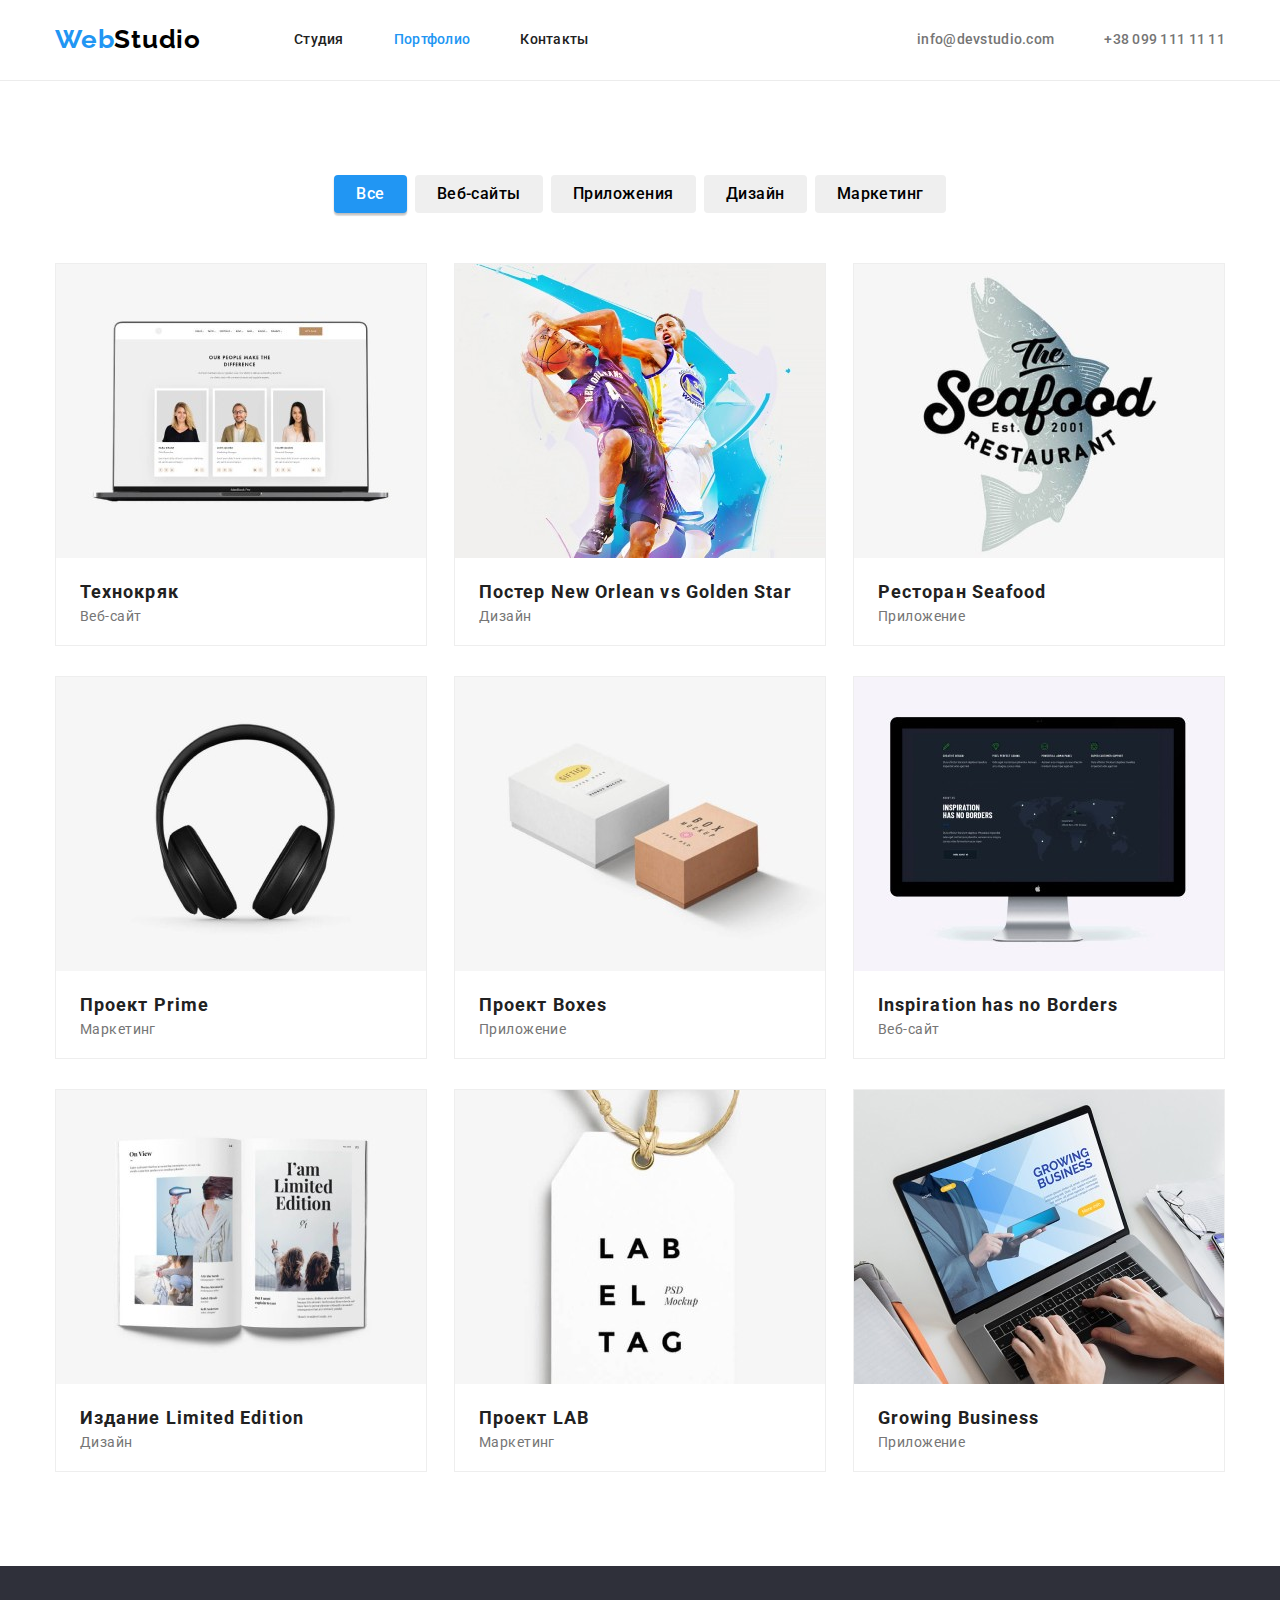
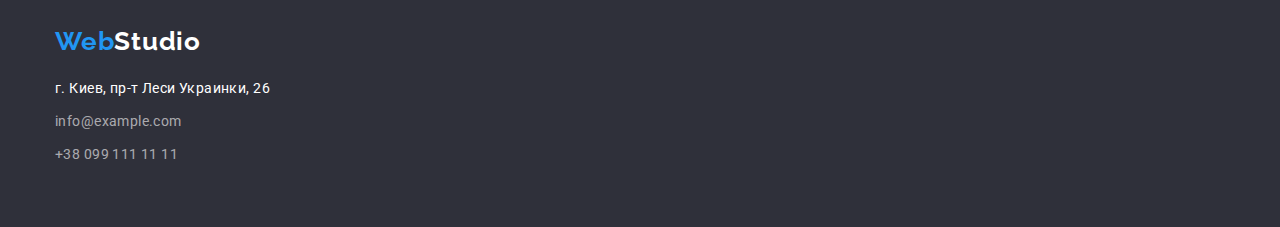
==== commit 44b09039: "finish 1" ====
--- a/portfolio.html
+++ b/portfolio.html
@@ -16,44 +16,48 @@
     <!-- Шапка -->
     <header class="main-header">
       <div class="main-header-div block">
-      <nav class="main-navigation">
-        <a class="link" href="/"
-          ><h1 class="logo">
-            Web<span class="lastpart-logo-header">Studio</span>
-          </h1></a
-        >
-        <ul class="main-navigation-pages list">
-          <li><a class="link pages-text-color" href="./index.html">Студия</a></li>
+        <nav class="main-navigation">
+          <a class="link" href="/"
+            ><h1 class="logo">
+              Web<span class="lastpart-logo-header">Studio</span>
+            </h1></a
+          >
+          <ul class="main-navigation-pages list">
+            <li>
+              <a class="link pages-text-color" href="./index.html">Студия</a>
+            </li>
+            <li>
+              <a class="link active-page" href="./portfolio.html">Портфолио</a>
+            </li>
+            <li>
+              <a class="link pages-text-color" href="./contacts.html"
+                >Контакты</a
+              >
+            </li>
+          </ul>
+        </nav>
+
+        <ul class="main-navigation-contacts list">
           <li>
-            <a class="link active-color" href="./portfolio.html"
-              >Портфолио</a
+            <a class="link contacts-text-color" href="mailto:info@example.com"
+              >info@devstudio.com</a
             >
           </li>
-          <li><a class="link pages-text-color" href="./contacts.html">Контакты</a></li>
+          <li>
+            <a class="link contacts-text-color" href="tel:380961111111"
+              >+38 099 111 11 11</a
+            >
+          </li>
         </ul>
-      </nav>
-
-      <ul class="main-navigation-contacts list">
-        <li>
-          <a class="link contacts-text-color" href="mailto:info@example.com"
-            >info@devstudio.com</a
-          >
-        </li>
-        <li>
-          <a class="link contacts-text-color" href="tel:380961111111"
-            >+38 099 111 11 11</a
-          >
-        </li>
-      </ul>
-    </div>
+      </div>
     </header>
     <main>
       <!-- Фильтр -->
       <section class="filter-section">
-        <h2>Фильтр</h2>
-        <ul>
-          <li class="filter-item list">
-            <button class="filter-btn" type="button">Все</button>
+        <h2 class="filter-title">Фильтр</h2>
+        <ul class="filter-list">
+          <li class="filter-item list">
+            <button class="filter-btn active-filter" type="button">Все</button>
           </li>
           <li class="filter-item list">
             <button class="filter-btn" type="button">Веб-сайты</button>
@@ -72,87 +76,87 @@
 
       <!-- Шаблоны -->
       <section class="template-section">
-        <ul class="template-head list">
-          <li class="filter-item">
+        <ul class="template-head list block">
+          <li class="template-item">
             <img
               src="./images/template1.jpg"
               alt="Шаблон Технокряк"
               width="370"
             />
-            <h3 class="filter-title">Технокряк</h3>
-            <p class="filter-content">Веб-сайт</p>
-          </li>
-          <li class="filter-item">
+            <h3 class="template-title">Технокряк</h3>
+            <p class="template-content">Веб-сайт</p>
+          </li>
+          <li class="template-item">
             <img
               src="./images/template2.jpg"
               alt="Шаблон Постер New Orlean vs Golden Star"
               width="370"
             />
-            <h3 class="filter-title">Постер New Orlean vs Golden Star</h3>
-            <p class="filter-content">Дизайн</p>
-          </li>
-          <li class="filter-item">
+            <h3 class="template-title">Постер New Orlean vs Golden Star</h3>
+            <p class="template-content">Дизайн</p>
+          </li>
+          <li class="template-item">
             <img
               src="./images/template3.jpg"
               alt="Шаблон Ресторан Seafood"
               width="370"
             />
-            <h3 class="filter-title">Ресторан Seafood</h3>
-            <p class="filter-content">Приложение</p>
-          </li>
-          <li class="filter-item">
+            <h3 class="template-title">Ресторан Seafood</h3>
+            <p class="template-content">Приложение</p>
+          </li>
+          <li class="template-item">
             <img
               src="./images/template4.jpg"
               alt="Шаблон Проект Prime"
               width="370"
             />
-            <h3 class="filter-title">Проект Prime</h3>
-            <p class="filter-content">Маркетинг</p>
-          </li>
-          <li class="filter-item">
+            <h3 class="template-title">Проект Prime</h3>
+            <p class="template-content">Маркетинг</p>
+          </li>
+          <li class="template-item">
             <img
               src="./images/template5.jpg"
               alt="Шаблон Проект Boxes"
               width="370"
             />
-            <h3 class="filter-title">Проект Boxes</h3>
-            <p class="filter-content">Приложение</p>
-          </li>
-          <li class="filter-item">
+            <h3 class="template-title">Проект Boxes</h3>
+            <p class="template-content">Приложение</p>
+          </li>
+          <li class="template-item">
             <img
               src="./images/template6.jpg"
               alt="Шаблон Inspiration has no Borders"
               width="370"
             />
-            <h3 class="filter-title">Inspiration has no Borders</h3>
-            <p class="filter-content">Веб-сайт</p>
-          </li>
-          <li class="filter-item">
+            <h3 class="template-title">Inspiration has no Borders</h3>
+            <p class="template-content">Веб-сайт</p>
+          </li>
+          <li class="template-item">
             <img
               src="./images/template7.jpg"
               alt="Шаблон Издание Limited Edition"
               width="370"
             />
-            <h3 class="filter-title">Издание Limited Edition</h3>
-            <p class="filter-content">Дизайн</p>
-          </li>
-          <li class="filter-item">
+            <h3 class="template-title">Издание Limited Edition</h3>
+            <p class="template-content">Дизайн</p>
+          </li>
+          <li class="template-item">
             <img
               src="./images/template8.jpg"
               alt="Шаблон Проект LAB"
               width="370"
             />
-            <h3 class="filter-title">Проект LAB</h3>
-            <p class="filter-content">Маркетинг</p>
-          </li>
-          <li class="filter-item">
+            <h3 class="template-title">Проект LAB</h3>
+            <p class="template-content">Маркетинг</p>
+          </li>
+          <li class="template-item">
             <img
               src="./images/template9.jpg"
               alt="Шаблон Growing Business"
               width="370"
             />
-            <h3 class="filter-title">Growing Business</h3>
-            <p class="filter-content">Приложение</p>
+            <h3 class="template-title">Growing Business</h3>
+            <p class="template-content">Приложение</p>
           </li>
         </ul>
       </section>
--- a/css/styles.css
+++ b/css/styles.css
@@ -14,6 +14,8 @@
   --link-footer-color: rgba(255, 255, 255, 0.6);
   --background-color-primary: #2f303a;
   --background-color-secondary: #f5f4fa;
+  --default-font-size: 14px;
+  --background-color-page: #ffffff;
 }
 
 /*    ------  Глобальные стили ------       */
@@ -32,8 +34,8 @@
 /* Общий стиль для странцы */
 .main-body {
   font-family: Roboto;
-  font-size: 14px;
-  background: #ffffff;
+  font-size: var(--default-font-size);
+  background: var(--background-color-page);
   color: var(--primary-text-color);
 }
 
@@ -51,7 +53,6 @@
 /*  -------------- Хэдер ----------------          */
 /* Логотип */
 .logo {
-  /* left: 215px; */
   font-family: "Raleway";
   font-weight: 700;
   font-size: 26px;
@@ -106,7 +107,7 @@
 .contacts-text-color {
   color: var(--primary-text-color);
 }
-.active-color {
+.active-page {
   color: var(--accent-color);
 }
 
@@ -193,16 +194,17 @@
 
 .quality-list-item {
   padding-left: 30px;
+  width: 270px;
 }
 
 .quality-title {
   font-weight: 700;
   font-size: 14px;
   line-height: 1.14;
-
   letter-spacing: 0.03em;
   text-transform: uppercase;
   color: var(--title-text-color);
+  padding-bottom: 10px;
 }
 
 .quality-content {
@@ -264,12 +266,6 @@
   letter-spacing: 0.03em;
 }
 
-.filter-item .filter-btn:hover,
-.filter-item .filter-btn:focus {
-  color: white;
-  background-color: var(--accent-color);
-}
-
 .team-title {
   color: var(--title-text-color);
 }
@@ -326,3 +322,92 @@
 .contacts-text-footer:hover {
   color: var(--accent-color);
 }
+
+/* ----------------------PORTFOLIO------------------------ */
+
+/* Фильтр */
+
+.filter-section {
+  margin-top: 94px;
+  margin-bottom: 50px;
+}
+
+.filter-title {
+  display: none;
+}
+
+.filter-list {
+  display: flex;
+  justify-content: center;
+}
+
+.filter-item {
+  padding-left: 8px;
+}
+
+.filter-item:first-child {
+  padding-left: 0;
+}
+
+.filter-btn {
+  border-radius: 4px;
+  border: none;
+  height: 38px;
+  padding-left: 22px;
+  padding-right: 22px;
+  font-weight: 500;
+  font-size: 16px;
+  line-height: 1.63;
+  letter-spacing: 0.03em;
+  cursor: pointer;
+}
+
+.active-filter,
+.filter-item .filter-btn:hover,
+.filter-item .filter-btn:focus {
+  color: white;
+  background-color: var(--accent-color);
+  box-shadow: 0px 3px 1px rgba(0, 0, 0, 0.1), 0px 1px 2px rgba(0, 0, 0, 0.08),
+    0px 2px 2px rgba(0, 0, 0, 0.12);
+}
+
+/* --- Шаблоны --- */
+
+.template-section {
+  /* сделать через перменную и отнимать от падинга карток 30px*/
+  margin-bottom: 64px;
+}
+
+.template-head {
+  display: flex;
+  flex-wrap: wrap;
+  justify-content: space-between;
+}
+
+.template-item {
+  background: #ffffff;
+  border: 1px solid #eeeeee;
+  box-sizing: border-box;
+  margin-bottom: 30px;
+}
+
+.template-title {
+  padding-top: 20px;
+  padding-bottom: 4px;
+  font-weight: 700;
+  font-size: 18px;
+  letter-spacing: 0.06em;
+  color: var(--title-text-color);
+}
+
+.template-content {
+  padding-bottom: 20px;
+  letter-spacing: 0.03em;
+}
+
+.template-title,
+.template-content {
+  padding-left: 24px;
+  padding-right: 24px;
+  line-height: 1.25;
+}
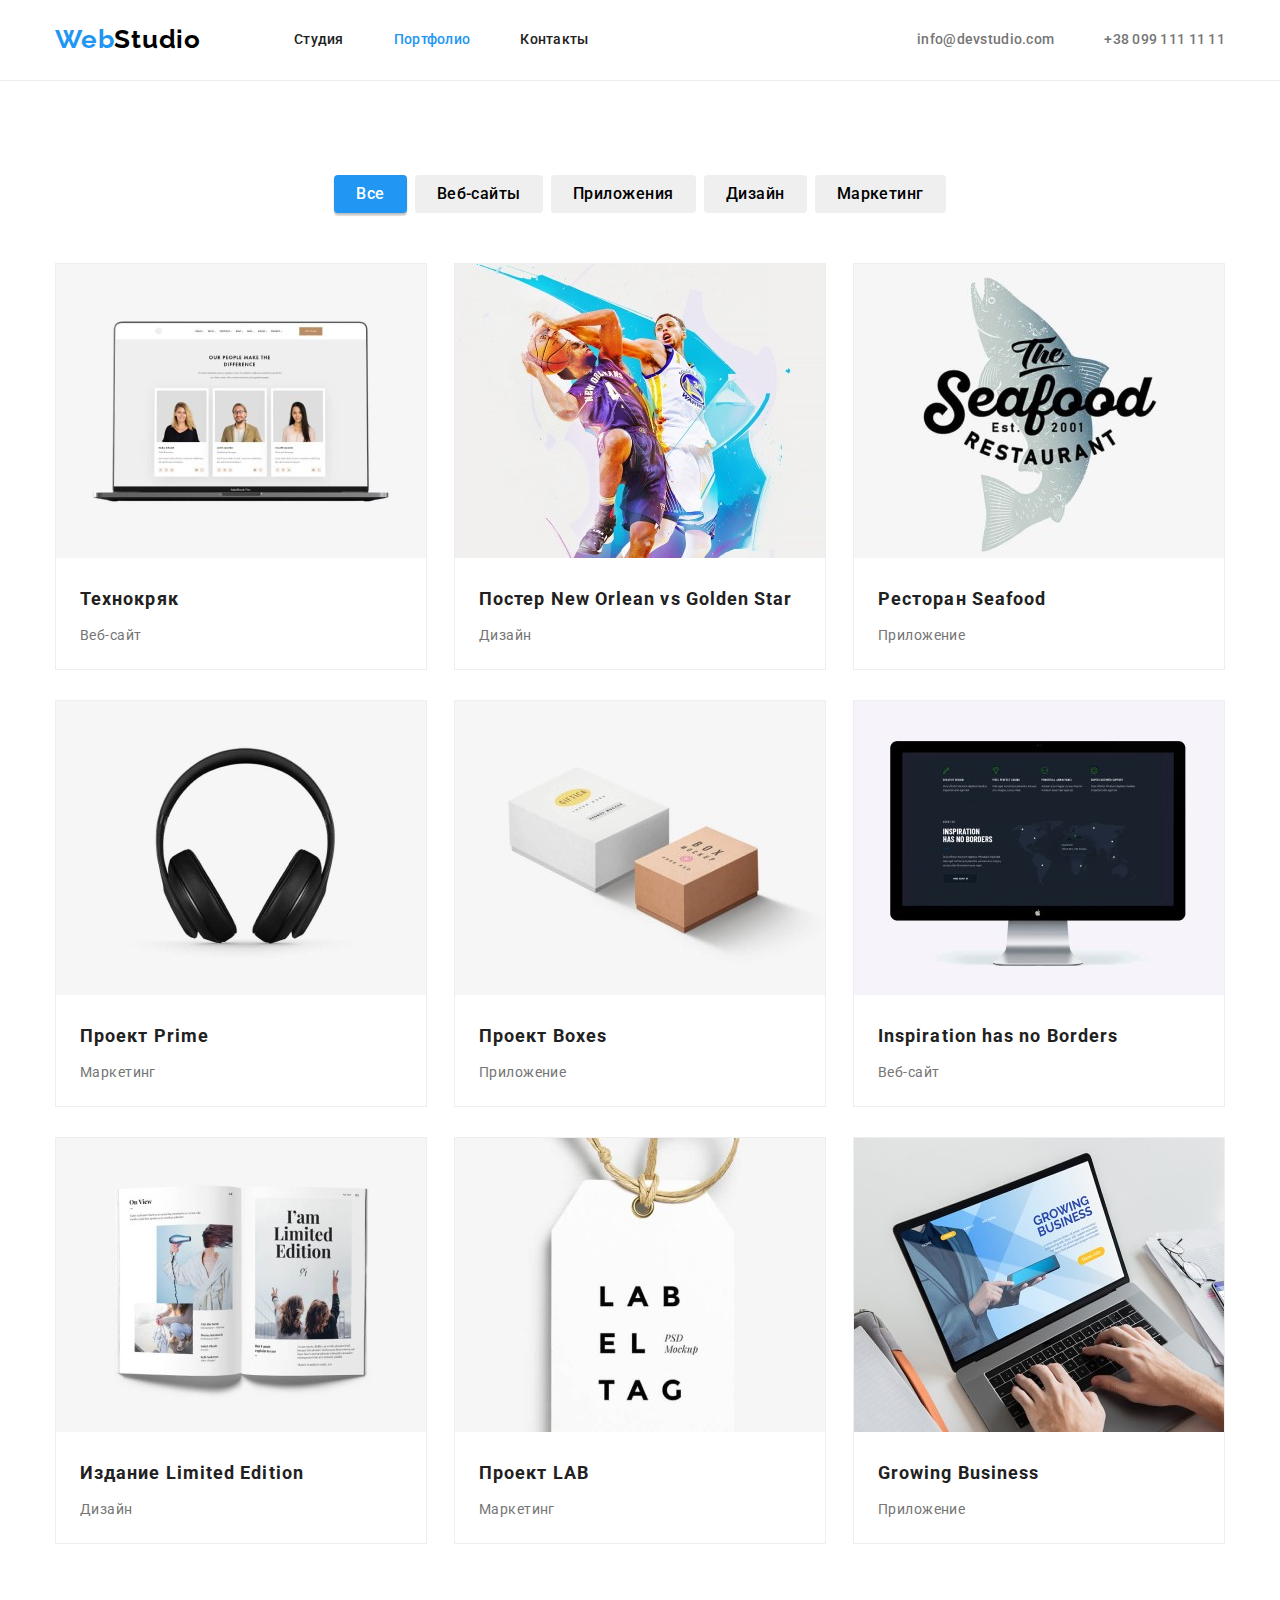
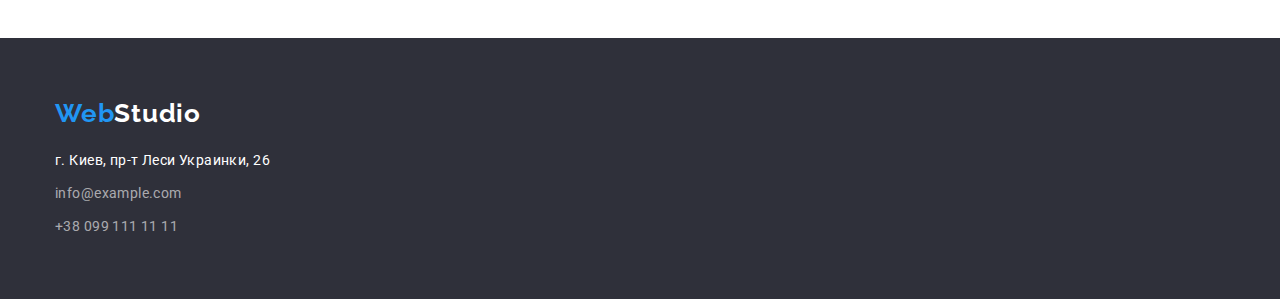
==== commit 733a463d: "lang change to ru" ====
--- a/portfolio.html
+++ b/portfolio.html
@@ -1,5 +1,5 @@
 <!DOCTYPE html>
-<html lang="en">
+<html lang="ru">
   <head>
     <meta charset="UTF-8" />
     <meta http-equiv="X-UA-Compatible" content="IE=edge" />
@@ -12,17 +12,17 @@
     <link rel="stylesheet" href="./css/normalize.css" />
     <link rel="stylesheet" href="./css/styles.css" />
   </head>
-  <body class="main-body">
+  <body class="page">
     <!-- Шапка -->
-    <header class="main-header">
-      <div class="main-header-div block">
-        <nav class="main-navigation">
+    <header class="navigation-bar">
+      <div class="navigation-bar-wrapper block">
+        <nav class="navigation">
           <a class="link" href="/"
             ><h1 class="logo">
               Web<span class="lastpart-logo-header">Studio</span>
             </h1></a
           >
-          <ul class="main-navigation-pages list">
+          <ul class="navigation-pages list">
             <li>
               <a class="link pages-text-color" href="./index.html">Студия</a>
             </li>
@@ -37,7 +37,7 @@
           </ul>
         </nav>
 
-        <ul class="main-navigation-contacts list">
+        <ul class="navigation-contacts list">
           <li>
             <a class="link contacts-text-color" href="mailto:info@example.com"
               >info@devstudio.com</a
@@ -163,8 +163,8 @@
     </main>
 
     <!-- Подвал -->
-    <footer class="main-footer">
-      <div class="div-footer block">
+    <footer class="page-footer">
+      <div class="page-footer-wrapper block">
         <a class="link" href="/"
           ><h2 class="logo">
             Web<span class="lastpart-logo-footer">Studio</span>
--- a/css/styles.css
+++ b/css/styles.css
@@ -11,11 +11,30 @@
   --primary-text-color: #757575;
   --title-text-color: #212121;
   --accent-color: #2196f3;
-  --link-footer-color: rgba(255, 255, 255, 0.6);
+
   --background-color-primary: #2f303a;
   --background-color-secondary: #f5f4fa;
   --default-font-size: 14px;
-  --background-color-page: #ffffff;
+  --background-color-page: #fff;
+
+  --lastpart-logo-header-color: #000;
+  --navigation-bar-border-color: #ececec;
+
+  --order-title-text-color: #fff;
+  --order-btn-text-color: #fff;
+  --order-btn-background-color: #2196f3;
+  --order-btn-background-color-hover: #2196f3c8;
+
+  --team-card-background-color: #fff;
+  --address-text-color-footer: #fff;
+
+  --template-item-background-color: #fff;
+  --template-item-border-color: #eee;
+
+  --filter-btn-background-color: #fff;
+
+  --lastpart-logo-text-color-footer: #fff;
+  --link-footer-color: rgba(255, 255, 255, 0.6);
 }
 
 /*    ------  Глобальные стили ------       */
@@ -32,8 +51,9 @@
 }
 
 /* Общий стиль для странцы */
-.main-body {
-  font-family: Roboto;
+.page {
+  font-family: Roboto, "Lucida Sans", "Lucida Sans Regular", "Lucida Grande",
+    "Lucida Sans Unicode", Geneva, Verdana, sans-serif;
   font-size: var(--default-font-size);
   background: var(--background-color-page);
   color: var(--primary-text-color);
@@ -62,29 +82,29 @@
 }
 
 .lastpart-logo-header {
-  color: black;
-}
-
-.main-header {
+  color: var(--lastpart-logo-header-color);
+}
+
+.navigation-bar {
   display: flex;
   height: 80px;
-  border-bottom: #ececec;
+  border-bottom: var(--navigation-bar-border-color);
   border-bottom-style: solid;
   border-bottom-width: 1px;
 }
 
-.main-header-div {
+.navigation-bar-wrapper {
   display: flex;
   justify-content: space-between;
   /* width: 100%; */
 }
 
-.main-navigation {
+.navigation {
   display: flex;
   align-items: center;
 }
 
-.main-navigation-pages {
+.navigation-pages {
   /* dub */
   font-weight: 500;
   line-height: 1.14;
@@ -95,10 +115,10 @@
   margin-left: 93px;
 }
 
-.main-navigation-pages > li {
+.navigation-pages > li {
   margin-right: 50px;
 }
-.main-navigation-pages > li:last-child {
+.navigation-pages > li:last-child {
   margin-right: 0px;
 }
 .pages-text-color {
@@ -111,7 +131,7 @@
   color: var(--accent-color);
 }
 
-.main-navigation-contacts {
+.navigation-contacts {
   /* dub */
   font-weight: 500;
   line-height: 1.14;
@@ -121,7 +141,7 @@
   align-items: center;
 }
 
-.main-navigation-contacts > li {
+.navigation-contacts > li {
   margin-left: 50px;
 }
 
@@ -152,7 +172,7 @@
   text-align: center;
   letter-spacing: 0.06em;
   text-transform: uppercase;
-  color: #ffffff;
+  color: var(--order-title-text-color);
 }
 
 .order-btn {
@@ -164,13 +184,13 @@
   display: block;
   align-items: center;
   cursor: pointer;
-  color: #ffffff;
+  color: var(--order-btn-text-color);
 
   height: 50px;
   width: 200px;
   margin: 30px auto 0;
 
-  background: #2196f3;
+  background: var(--order-btn-background-color);
   box-shadow: 0px 4px 4px rgba(0, 0, 0, 0.15);
   border-radius: 4px;
   border: 0;
@@ -178,7 +198,7 @@
 
 .order-btn:focus,
 .order-btn:hover {
-  background-color: #2196f3c8;
+  background-color: var(--order-btn-background-color-hover);
 }
 
 /* -- Особенности -- */
@@ -239,8 +259,7 @@
 
 /* ---- Наша команда ------ */
 .team-card {
-  background: #ffffff;
-
+  background: var(--team-card-background-color);
   box-shadow: 0px 1px 3px rgba(0, 0, 0, 0.12), 0px 1px 1px rgba(0, 0, 0, 0.14),
     0px 2px 1px rgba(0, 0, 0, 0.2);
   border-radius: 0px 0px 4px 4px;
@@ -258,6 +277,7 @@
 
 .team-list {
   display: flex;
+  flex-wrap: wrap;
   justify-content: space-between;
   font-weight: 500;
   font-size: 16px;
@@ -282,11 +302,11 @@
 
 /*  ----------  Футер  --------------  */
 
-.main-footer {
+.page-footer {
   background-color: var(--background-color-primary);
 }
 
-.div-footer {
+.page-footer-wrapper {
   padding-top: 60px;
   padding-bottom: 60px;
 }
@@ -307,13 +327,13 @@
 }
 
 .address-text-footer {
-  color: white;
+  color: var(--address-text-color-footer);
 }
 .contacts-text-footer {
   color: var(--link-footer-color);
 }
 .lastpart-logo-footer {
-  color: white;
+  color: var(--lastpart-logo-text-color-footer);
 }
 
 .address-text-footer:focus,
@@ -339,6 +359,7 @@
 .filter-list {
   display: flex;
   justify-content: center;
+  flex-wrap: wrap;
 }
 
 .filter-item {
@@ -360,12 +381,13 @@
   line-height: 1.63;
   letter-spacing: 0.03em;
   cursor: pointer;
+  /* background-color: var(--background-color-secondary); */
 }
 
 .active-filter,
 .filter-item .filter-btn:hover,
 .filter-item .filter-btn:focus {
-  color: white;
+  color: var(--filter-btn-background-color);
   background-color: var(--accent-color);
   box-shadow: 0px 3px 1px rgba(0, 0, 0, 0.1), 0px 1px 2px rgba(0, 0, 0, 0.08),
     0px 2px 2px rgba(0, 0, 0, 0.12);
@@ -385,8 +407,8 @@
 }
 
 .template-item {
-  background: #ffffff;
-  border: 1px solid #eeeeee;
+  background: var(--template-item-background-color);
+  border: 1px solid var(--template-item-border-color);
   box-sizing: border-box;
   margin-bottom: 30px;
 }
@@ -409,5 +431,37 @@
 .template-content {
   padding-left: 24px;
   padding-right: 24px;
-  line-height: 1.25;
-}
+  line-height: 2;
+}
+
+
+@media (max-width: 767px) {
+  /* стили для xs-устройств */
+}
+@media (min-width: 768px) and (max-width: 991px) {
+  /* стили для sm-устройств */
+}
+
+@media (min-width: 991px) and (max-width: 1199px) {
+ 
+  .navigation-contacts {
+    flex-direction: column;
+    justify-content: space-evenly; 
+  }
+
+  .block {
+    max-width: 960px;
+  }
+
+  
+  .team-card {
+    /* width: 455px; */
+  }
+
+  /* .team-card, */
+  .team-list img {
+    width: calc(100% / 2 + 50px);
+    /* width: 320px; */
+  }
+
+}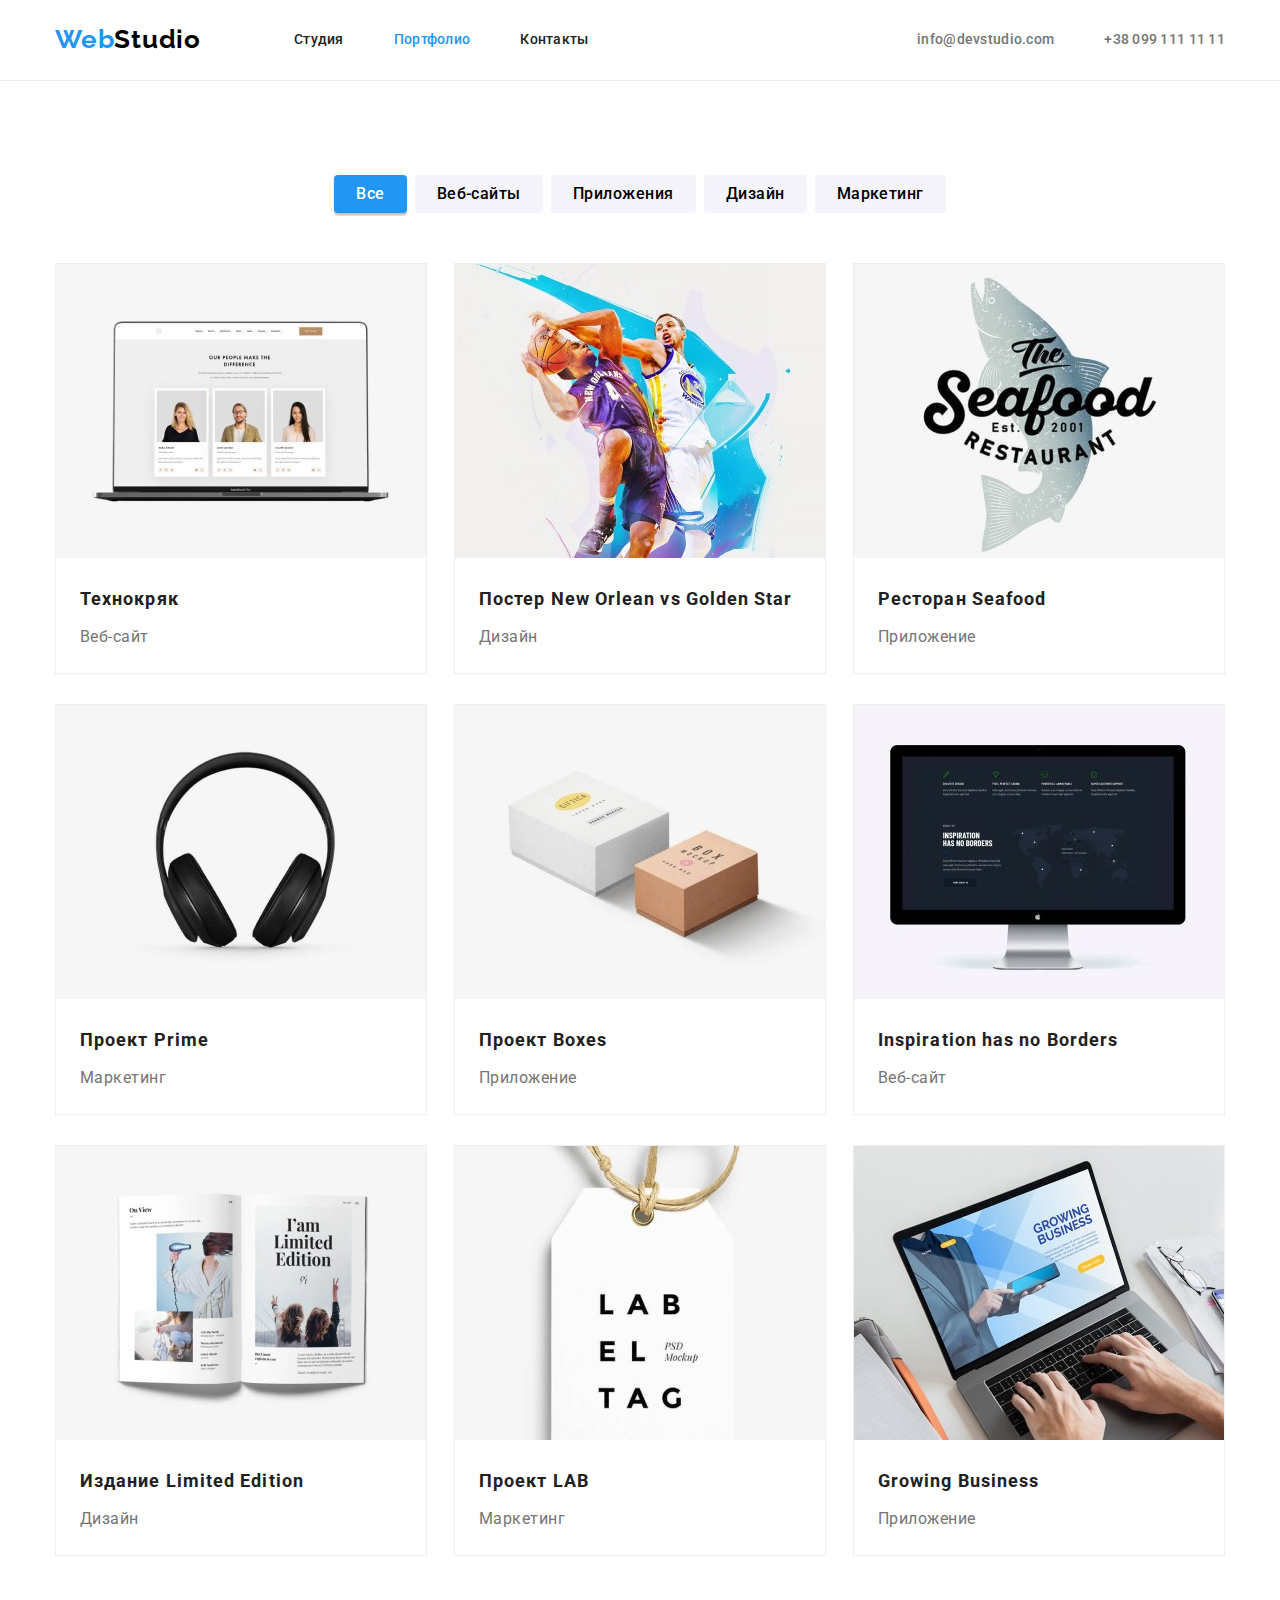
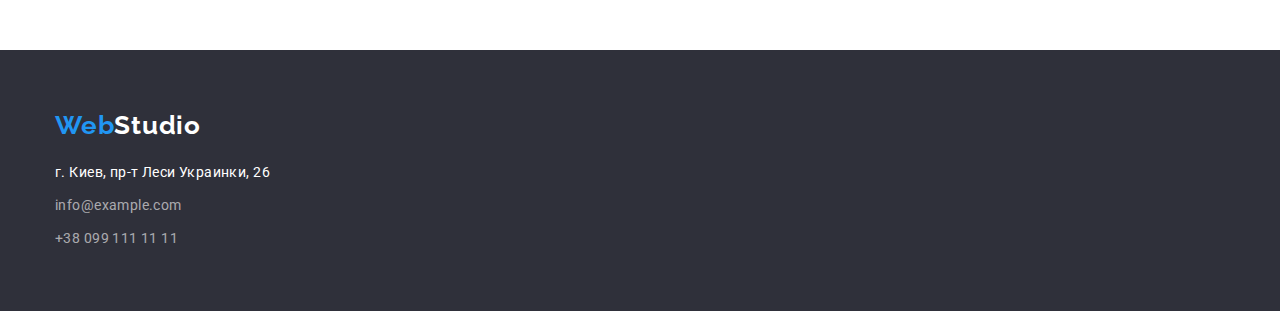
==== commit 000c447e: "fix bugs" ====
--- a/portfolio.html
+++ b/portfolio.html
@@ -18,9 +18,9 @@
       <div class="navigation-bar-wrapper block">
         <nav class="navigation">
           <a class="link" href="/"
-            ><h1 class="logo">
+            ><span class="logo">
               Web<span class="lastpart-logo-header">Studio</span>
-            </h1></a
+            </span></a
           >
           <ul class="navigation-pages list">
             <li>
@@ -52,113 +52,120 @@
       </div>
     </header>
     <main>
-      <!-- Фильтр -->
-      <section class="filter-section">
-        <h2 class="filter-title">Фильтр</h2>
-        <ul class="filter-list">
-          <li class="filter-item list">
-            <button class="filter-btn active-filter" type="button">Все</button>
-          </li>
-          <li class="filter-item list">
-            <button class="filter-btn" type="button">Веб-сайты</button>
-          </li>
-          <li class="filter-item list">
-            <button class="filter-btn" type="button">Приложения</button>
-          </li>
-          <li class="filter-item list">
-            <button class="filter-btn" type="button">Дизайн</button>
-          </li>
-          <li class="filter-item list">
-            <button class="filter-btn" type="button">Маркетинг</button>
-          </li>
-        </ul>
-      </section>
-
-      <!-- Шаблоны -->
-      <section class="template-section">
-        <ul class="template-head list block">
-          <li class="template-item">
-            <img
-              src="./images/template1.jpg"
-              alt="Шаблон Технокряк"
-              width="370"
-            />
-            <h3 class="template-title">Технокряк</h3>
-            <p class="template-content">Веб-сайт</p>
-          </li>
-          <li class="template-item">
-            <img
-              src="./images/template2.jpg"
-              alt="Шаблон Постер New Orlean vs Golden Star"
-              width="370"
-            />
-            <h3 class="template-title">Постер New Orlean vs Golden Star</h3>
-            <p class="template-content">Дизайн</p>
-          </li>
-          <li class="template-item">
-            <img
-              src="./images/template3.jpg"
-              alt="Шаблон Ресторан Seafood"
-              width="370"
-            />
-            <h3 class="template-title">Ресторан Seafood</h3>
-            <p class="template-content">Приложение</p>
-          </li>
-          <li class="template-item">
-            <img
-              src="./images/template4.jpg"
-              alt="Шаблон Проект Prime"
-              width="370"
-            />
-            <h3 class="template-title">Проект Prime</h3>
-            <p class="template-content">Маркетинг</p>
-          </li>
-          <li class="template-item">
-            <img
-              src="./images/template5.jpg"
-              alt="Шаблон Проект Boxes"
-              width="370"
-            />
-            <h3 class="template-title">Проект Boxes</h3>
-            <p class="template-content">Приложение</p>
-          </li>
-          <li class="template-item">
-            <img
-              src="./images/template6.jpg"
-              alt="Шаблон Inspiration has no Borders"
-              width="370"
-            />
-            <h3 class="template-title">Inspiration has no Borders</h3>
-            <p class="template-content">Веб-сайт</p>
-          </li>
-          <li class="template-item">
-            <img
-              src="./images/template7.jpg"
-              alt="Шаблон Издание Limited Edition"
-              width="370"
-            />
-            <h3 class="template-title">Издание Limited Edition</h3>
-            <p class="template-content">Дизайн</p>
-          </li>
-          <li class="template-item">
-            <img
-              src="./images/template8.jpg"
-              alt="Шаблон Проект LAB"
-              width="370"
-            />
-            <h3 class="template-title">Проект LAB</h3>
-            <p class="template-content">Маркетинг</p>
-          </li>
-          <li class="template-item">
-            <img
-              src="./images/template9.jpg"
-              alt="Шаблон Growing Business"
-              width="370"
-            />
-            <h3 class="template-title">Growing Business</h3>
-            <p class="template-content">Приложение</p>
-          </li>
-        </ul>
+      <section class="page-portfolio">
+        <h1 class="page-portfolio-title">Страница с шаблонами</h1>
+
+        <!-- Фильтр -->
+        <div class="filter-section">
+          <h2 class="filter-title">Фильтр</h2>
+          <ul class="filter-list">
+            <li class="filter-item list">
+              <button class="filter-btn active-filter" type="button">
+                Все
+              </button>
+            </li>
+            <li class="filter-item list">
+              <button class="filter-btn" type="button">Веб-сайты</button>
+            </li>
+            <li class="filter-item list">
+              <button class="filter-btn" type="button">Приложения</button>
+            </li>
+            <li class="filter-item list">
+              <button class="filter-btn" type="button">Дизайн</button>
+            </li>
+            <li class="filter-item list">
+              <button class="filter-btn" type="button">Маркетинг</button>
+            </li>
+          </ul>
+        </div>
+
+        <!-- Шаблоны -->
+        <section class="template-section">
+          <h2 class="template-section-title"></h2>
+          <ul class="template-head list block">
+            <li class="template-item">
+              <img
+                src="./images/template1.jpg"
+                alt="Шаблон Технокряк"
+                width="370"
+              />
+              <h3 class="template-title">Технокряк</h3>
+              <p class="template-content">Веб-сайт</p>
+            </li>
+            <li class="template-item">
+              <img
+                src="./images/template2.jpg"
+                alt="Шаблон Постер New Orlean vs Golden Star"
+                width="370"
+              />
+              <h3 class="template-title">Постер New Orlean vs Golden Star</h3>
+              <p class="template-content">Дизайн</p>
+            </li>
+            <li class="template-item">
+              <img
+                src="./images/template3.jpg"
+                alt="Шаблон Ресторан Seafood"
+                width="370"
+              />
+              <h3 class="template-title">Ресторан Seafood</h3>
+              <p class="template-content">Приложение</p>
+            </li>
+            <li class="template-item">
+              <img
+                src="./images/template4.jpg"
+                alt="Шаблон Проект Prime"
+                width="370"
+              />
+              <h3 class="template-title">Проект Prime</h3>
+              <p class="template-content">Маркетинг</p>
+            </li>
+            <li class="template-item">
+              <img
+                src="./images/template5.jpg"
+                alt="Шаблон Проект Boxes"
+                width="370"
+              />
+              <h3 class="template-title">Проект Boxes</h3>
+              <p class="template-content">Приложение</p>
+            </li>
+            <li class="template-item">
+              <img
+                src="./images/template6.jpg"
+                alt="Шаблон Inspiration has no Borders"
+                width="370"
+              />
+              <h3 class="template-title">Inspiration has no Borders</h3>
+              <p class="template-content">Веб-сайт</p>
+            </li>
+            <li class="template-item">
+              <img
+                src="./images/template7.jpg"
+                alt="Шаблон Издание Limited Edition"
+                width="370"
+              />
+              <h3 class="template-title">Издание Limited Edition</h3>
+              <p class="template-content">Дизайн</p>
+            </li>
+            <li class="template-item">
+              <img
+                src="./images/template8.jpg"
+                alt="Шаблон Проект LAB"
+                width="370"
+              />
+              <h3 class="template-title">Проект LAB</h3>
+              <p class="template-content">Маркетинг</p>
+            </li>
+            <li class="template-item">
+              <img
+                src="./images/template9.jpg"
+                alt="Шаблон Growing Business"
+                width="370"
+              />
+              <h3 class="template-title">Growing Business</h3>
+              <p class="template-content">Приложение</p>
+            </li>
+          </ul>
+        </section>
       </section>
     </main>
 
@@ -166,9 +173,9 @@
     <footer class="page-footer">
       <div class="page-footer-wrapper block">
         <a class="link" href="/"
-          ><h2 class="logo">
+          ><span class="logo">
             Web<span class="lastpart-logo-footer">Studio</span>
-          </h2></a
+          </span></a
         >
         <!-- Блок с адресом -->
         <address>
--- a/css/styles.css
+++ b/css/styles.css
@@ -156,6 +156,12 @@
 /* ------------- Конец Хэдера ---------------*/
 
 /* Заказ услуг */
+
+.page-portfolio-title,
+.quality-section-title,
+.page-main-title {
+  display: none;
+}
 
 .order-section {
   margin-right: auto;
@@ -268,6 +274,7 @@
 .team-title {
   padding-top: 94px;
   padding-bottom: 50px;
+  color: var(--title-text-color);
 }
 
 .team-section {
@@ -277,7 +284,6 @@
 
 .team-list {
   display: flex;
-  flex-wrap: wrap;
   justify-content: space-between;
   font-weight: 500;
   font-size: 16px;
@@ -286,10 +292,6 @@
   letter-spacing: 0.03em;
 }
 
-.team-title {
-  color: var(--title-text-color);
-}
-
 .team-name {
   color: var(--title-text-color);
   padding-top: 30px;
@@ -298,6 +300,7 @@
 
 .team-content {
   padding-bottom: 30px;
+  font-weight: 400;
 }
 
 /*  ----------  Футер  --------------  */
@@ -381,7 +384,7 @@
   line-height: 1.63;
   letter-spacing: 0.03em;
   cursor: pointer;
-  /* background-color: var(--background-color-secondary); */
+  background-color: var(--background-color-secondary);
 }
 
 .active-filter,
@@ -424,6 +427,7 @@
 
 .template-content {
   padding-bottom: 20px;
+  font-size: 16px;
   letter-spacing: 0.03em;
 }
 
@@ -433,35 +437,3 @@
   padding-right: 24px;
   line-height: 2;
 }
-
-
-@media (max-width: 767px) {
-  /* стили для xs-устройств */
-}
-@media (min-width: 768px) and (max-width: 991px) {
-  /* стили для sm-устройств */
-}
-
-@media (min-width: 991px) and (max-width: 1199px) {
- 
-  .navigation-contacts {
-    flex-direction: column;
-    justify-content: space-evenly; 
-  }
-
-  .block {
-    max-width: 960px;
-  }
-
-  
-  .team-card {
-    /* width: 455px; */
-  }
-
-  /* .team-card, */
-  .team-list img {
-    width: calc(100% / 2 + 50px);
-    /* width: 320px; */
-  }
-
-}